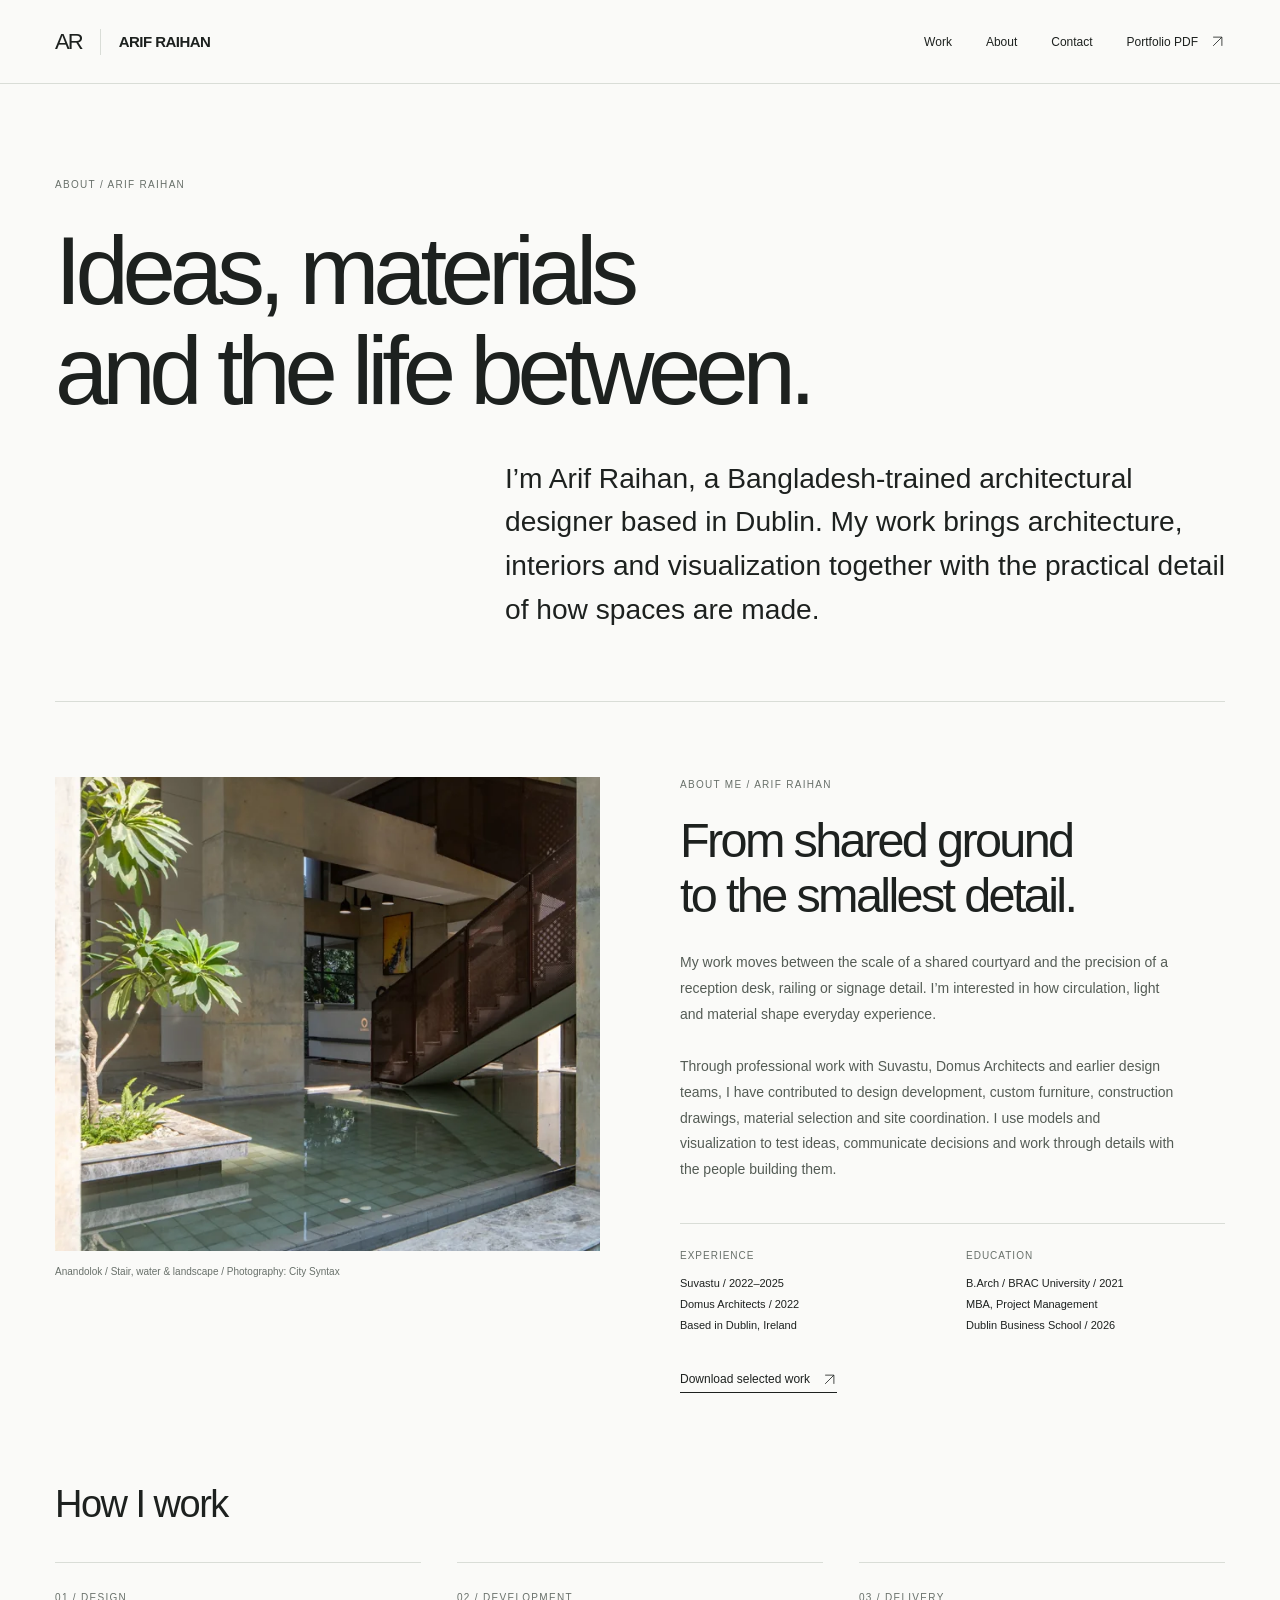
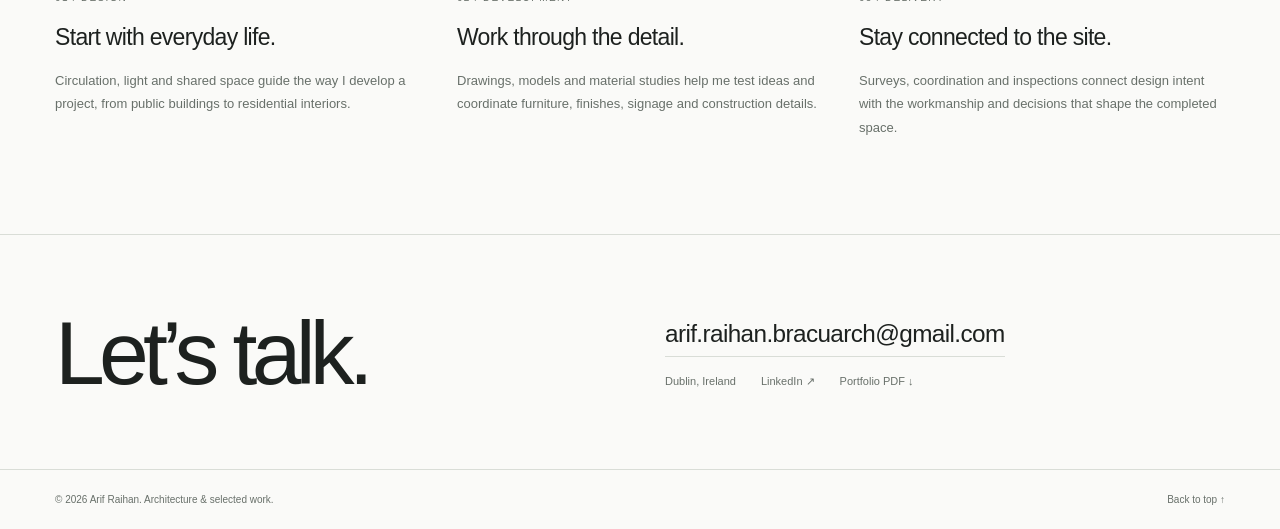
==== about/index.html @ a3b37df2 "Move biography into a dedicated About page" ====
<!doctype html><html lang="en"><head><meta charset="utf-8"><meta name="viewport" content="width=device-width, initial-scale=1"><title>About Arif Raihan — Architecture &amp; Interiors</title><meta name="description" content="Architectural design, interiors and technical coordination. Meet Arif Raihan, based in Dublin."><meta name="theme-color" content="#fafaf8"><meta property="og:type" content="website"><meta property="og:title" content="About Arif Raihan — Architecture &amp; Interiors"><meta property="og:description" content="Architectural design, interiors and technical coordination. Meet Arif Raihan, based in Dublin."><meta name="twitter:card" content="summary_large_image"><link rel="icon" type="image/svg+xml" href="../favicon.svg"><link rel="stylesheet" href="../styles.css?v=20261025separate"><script src="../site.js" defer></script></head><body><a class="skip" href="#main">Skip to content</a><header class="site-header"><div class="wrap header-inner"><a class="wordmark" href="../" aria-label="Arif Raihan home"><span class="monogram" aria-hidden="true">AR</span><span>ARIF RAIHAN</span></a><button class="mobile-toggle" aria-expanded="false" aria-controls="site-navigation" aria-label="Toggle navigation"><svg viewBox="0 0 24 24" fill="none" aria-hidden="true"><path d="M3 8h18M3 16h18" stroke="currentColor" stroke-width="1.2"/></svg></button><nav class="nav" id="site-navigation" aria-label="Main navigation"><a href="../#work">Work</a><a href="../about/" aria-current="page">About</a><a href="../#contact">Contact</a><a class="pdf-link" href="../assets/arif-raihan-portfolio.pdf" download>Portfolio PDF <svg class="arrow" aria-hidden="true" viewBox="0 0 24 24" fill="none"><path d="M5 19 19 5M5 5h14v14" stroke="currentColor" stroke-width="1.3"/></svg></a></nav></div></header><main id="main" class="wrap about-page"><section class="about-page-intro" id="top"><span class="kicker">About / Arif Raihan</span><h1>Ideas, materials<br>and the life between.</h1><p>I’m Arif Raihan, a Bangladesh-trained architectural designer based in Dublin. My work brings architecture, interiors and visualization together with the practical detail of how spaces are made.</p></section><section class="about" id="about" aria-labelledby="about-title"><figure class="about-visual"><img src="../assets/anandolok-landscape-1280.webp" srcset="../assets/anandolok-landscape-640.webp 640w, ../assets/anandolok-landscape-1280.webp 1280w, ../assets/anandolok-landscape-2400.webp 2133w" sizes="(max-width: 650px) 90vw, 43vw" width="2133" height="3200" alt="Anandolok: a stair rises beside water and planting" loading="lazy" decoding="async"><figcaption>Anandolok / Stair, water & landscape / Photography: City Syntax</figcaption></figure><div class="about-copy"><span class="kicker">About me / Arif Raihan</span><h2 id="about-title">From shared ground<br>to the smallest detail.</h2><p>My work moves between the scale of a shared courtyard and the precision of a reception desk, railing or signage detail. I’m interested in how circulation, light and material shape everyday experience.<br><br>Through professional work with Suvastu, Domus Architects and earlier design teams, I have contributed to design development, custom furniture, construction drawings, material selection and site coordination. I use models and visualization to test ideas, communicate decisions and work through details with the people building them.</p><div class="facts"><div><h3>Experience</h3><p>Suvastu / 2022–2025<br>Domus Architects / 2022<br>Based in Dublin, Ireland</p></div><div><h3>Education</h3><p>B.Arch / BRAC University / 2021<br>MBA, Project Management<br>Dublin Business School / 2026</p></div></div><a class="text-link" href="../assets/arif-raihan-portfolio.pdf" download>Download selected work <svg class="arrow" aria-hidden="true" viewBox="0 0 24 24" fill="none"><path d="M5 19 19 5M5 5h14v14" stroke="currentColor" stroke-width="1.3"/></svg></a></div></section><section class="about-practice" aria-labelledby="practice-title"><h2 id="practice-title">How I work</h2><div><article><span class="kicker">01 / Design</span><h3>Start with everyday life.</h3><p>Circulation, light and shared space guide the way I develop a project, from public buildings to residential interiors.</p></article><article><span class="kicker">02 / Development</span><h3>Work through the detail.</h3><p>Drawings, models and material studies help me test ideas and coordinate furniture, finishes, signage and construction details.</p></article><article><span class="kicker">03 / Delivery</span><h3>Stay connected to the site.</h3><p>Surveys, coordination and inspections connect design intent with the workmanship and decisions that shape the completed space.</p></article></div></section></main><section class="wrap contact" id="contact" aria-labelledby="contact-title"><h2 id="contact-title">Let’s talk.</h2><div class="contact-links"><a class="contact-email" href="mailto:arif.raihan.bracuarch@gmail.com">arif.raihan.bracuarch@gmail.com</a><div class="contact-sub"><span>Dublin, Ireland</span><a href="https://www.linkedin.com/in/meister-arif-raihan/" target="_blank" rel="noopener noreferrer">LinkedIn ↗</a><a href="../assets/arif-raihan-portfolio.pdf" download>Portfolio PDF ↓</a></div></div></section><footer class="wrap site-footer"><span>© 2026 Arif Raihan. Architecture & selected work.</span><a href="#top">Back to top ↑</a></footer></body></html>
---- styles.css ----
:root{--paper:#fafaf8;--white:#fff;--ink:#1d211f;--muted:#68706a;--line:#d9ddd7;--accent:#5a6b55;--gutter:clamp(22px,4.3vw,82px);--max:1760px;font-family:Arial,Helvetica,sans-serif;color:var(--ink);background:var(--paper);font-synthesis:none}*{box-sizing:border-box}html{scroll-behavior:smooth;scroll-padding-top:100px}body{margin:0}a{color:inherit;text-decoration:none}button{font:inherit;color:inherit}img{display:block;max-width:100%;height:auto}figure,h1,h2,h3,p{margin:0}button,a{-webkit-tap-highlight-color:transparent}a:focus-visible,button:focus-visible,summary:focus-visible{outline:2px solid var(--accent);outline-offset:6px}::selection{background:#d3dbc9}button{cursor:pointer}.skip{position:fixed;top:10px;left:20px;z-index:1000;padding:14px;background:var(--ink);color:white;transform:translateY(-150%)}.skip:focus{transform:none}.wrap{max-width:var(--max);margin:auto;padding-inline:var(--gutter)}.site-header{position:sticky;top:0;z-index:20;background:rgba(250,250,248,.96);backdrop-filter:blur(12px);border-bottom:1px solid var(--line)}.header-inner{height:83px;display:flex;align-items:center;justify-content:space-between;gap:30px}.wordmark{font-size:15px;font-weight:700;letter-spacing:-.035em;display:flex;gap:18px;align-items:center}.monogram{font-size:22px;font-weight:400;border-right:1px solid var(--line);padding-right:18px;letter-spacing:-.09em}.nav{display:flex;gap:34px;align-items:center;font-size:12px}.nav a{position:relative}.nav a:not(.pdf-link):after{content:'';height:1px;background:var(--ink);position:absolute;bottom:-7px;left:0;right:100%;transition:right .2s}.nav a:hover:after{right:0}.pdf-link{display:flex;gap:12px;align-items:center}.arrow{width:15px;height:15px;flex-shrink:0}.mobile-toggle{display:none;border:0;background:none;padding:10px}.kicker{font-size:10px;letter-spacing:.13em;text-transform:uppercase;line-height:1.6;color:var(--muted)}.intro-heading{display:grid;grid-template-columns:1fr 250px;gap:40px;align-items:end;padding-top:70px;padding-bottom:48px}.intro-heading h1{font-weight:400;font-size:clamp(60px,9.1vw,158px);letter-spacing:-.075em;line-height:.95}.intro-heading .identity{font-size:12px;line-height:1.8;padding-bottom:5px;color:var(--muted)}.hero-link{display:block;overflow:hidden;background:#e1e5da;position:relative}.hero-link img{width:100%;aspect-ratio:2.05;object-fit:cover;object-position:center 48%;transition:transform 1s ease}.hero-link:hover img{transform:scale(1.015)}.hero-badge{position:absolute;bottom:24px;left:26px;right:26px;display:flex;align-items:center;justify-content:space-between;color:white;text-shadow:0 1px 10px #0007;font-size:12px}.hero-badge span{display:block}.hero-badge .hero-project{font-size:19px;letter-spacing:-.035em;margin-bottom:6px}.hero-badge .arrow{width:22px;height:22px}.hero-link:after{content:'';position:absolute;inset:70% 0 0;background:linear-gradient(transparent,#0005);pointer-events:none}.hero-badge{z-index:1}.intro-bottom{display:flex;justify-content:space-between;gap:24px;padding-block:21px;font-size:11px;color:var(--muted);border-bottom:1px solid var(--line)}.text-link{display:inline-flex;gap:12px;align-items:center;font-size:12px;border-bottom:1px solid currentColor;padding-bottom:5px;width:fit-content}.work{padding-top:115px;scroll-margin-top:40px}.section-heading{display:flex;align-items:end;justify-content:space-between;gap:30px;margin-bottom:45px}.section-heading h2{font-weight:400;font-size:clamp(34px,4vw,58px);letter-spacing:-.055em;line-height:1.08}.filter-set{display:flex;gap:7px}.filter{border:1px solid transparent;border-radius:0;padding:10px 16px;font-size:11px;background:transparent;transition:background .2s,border-color .2s}.filter:hover{border-color:var(--line)}.filter[aria-pressed=true]{background:var(--ink);color:white}.project-grid{display:grid;grid-template-columns:1fr 1fr;column-gap:46px;row-gap:65px}.project-card{min-width:0}.project-card[hidden]{display:none}.project-card figure{overflow:hidden;background:#e8e9e3}.project-card img{aspect-ratio:1.42;width:100%;object-fit:cover;transition:transform .65s ease}.project-card:hover img{transform:scale(1.025)}.project-card[data-slug=anandolok] img{object-position:center 40%}.project-card[data-slug=bhashantek-housing] img{object-fit:contain;background:#eeece8}.card-label{display:flex;justify-content:space-between;align-items:start;gap:20px;padding-top:19px;border-bottom:1px solid var(--line);padding-bottom:21px}.card-label h3{font-size:clamp(21px,2.2vw,34px);font-weight:400;line-height:1.15;letter-spacing:-.045em}.card-label .arrow{margin-top:5px;width:19px;height:19px}.card-meta{display:flex;gap:18px;margin-top:11px;font-size:10px;color:var(--muted)}.card-number{display:inline-block;width:24px;color:var(--muted);font-size:10px;margin-bottom:11px}.empty{padding:50px 0}.about{display:grid;grid-template-columns:1fr 1fr;gap:80px;padding-block:145px 120px}.about-visual{position:relative}.about-visual img{width:100%;aspect-ratio:1.15;object-fit:cover}.about-visual figcaption{font-size:10px;color:var(--muted);margin-top:15px}.about-copy{display:flex;flex-direction:column;justify-content:center}.about-copy h2{font-size:clamp(32px,3.8vw,58px);font-weight:400;letter-spacing:-.055em;line-height:1.12;margin-top:20px}.about-copy>p{font-size:14px;line-height:1.8;max-width:500px;margin-top:28px;color:#545c55}.facts{display:grid;grid-template-columns:1fr 1fr;gap:27px;margin-top:40px;padding-top:26px;border-top:1px solid var(--line)}.facts h3{font-size:10px;font-weight:400;letter-spacing:.1em;text-transform:uppercase;color:var(--muted);margin-bottom:12px}.facts p{font-size:11px;line-height:1.9}.about-copy .text-link{margin-top:36px}.contact{border-top:1px solid var(--line);padding-block:74px 70px;display:grid;grid-template-columns:1fr 1fr;gap:50px}.contact h2{font-size:clamp(48px,7vw,110px);letter-spacing:-.065em;line-height:1;font-weight:400}.contact-links{display:flex;flex-direction:column;align-items:start;gap:18px;justify-content:center}.contact-email{font-size:clamp(16px,1.9vw,27px);letter-spacing:-.025em;border-bottom:1px solid var(--line);padding-bottom:8px;word-break:break-word}.contact-sub{display:flex;gap:25px;flex-wrap:wrap;font-size:11px;color:var(--muted)}.site-footer{padding-block:24px;display:flex;justify-content:space-between;gap:25px;font-size:10px;color:var(--muted);border-top:1px solid var(--line)}.site-footer a:hover{text-decoration:underline}.project-head{padding-top:48px;padding-bottom:52px}.back{display:inline-flex;gap:12px;align-items:center;font-size:10px;color:var(--muted);margin-bottom:45px}.back .arrow{transform:rotate(225deg);width:12px;height:12px}.project-heading-row{display:grid;grid-template-columns:1fr 280px;align-items:end;gap:60px}.project-head h1{font-size:clamp(46px,6.7vw,110px);font-weight:400;letter-spacing:-.06em;line-height:1.04;max-width:1100px}.project-kind{margin-bottom:18px}.project-location{font-size:12px;line-height:1.9;color:var(--muted)}.project-cover{margin-inline:var(--gutter)}.project-cover .gallery-open{background:#e6e8e0}.project-cover img{width:100%;max-height:920px;aspect-ratio:1.9;object-fit:cover}.project-cover.portrait img{aspect-ratio:1.9;object-position:center 40%}.project-cover.drawing img{object-fit:contain;background:white}.project-intro{padding-block:57px 78px;display:grid;grid-template-columns:1fr 1.5fr;gap:100px;border-bottom:1px solid var(--line)}.project-summary{font-size:clamp(19px,2vw,28px);line-height:1.5;font-weight:400;letter-spacing:-.035em;max-width:610px}.project-facts{display:grid;grid-template-columns:1fr 1fr;gap:30px;font-size:12px;line-height:1.8}.project-facts dt{font-size:9px;letter-spacing:.12em;text-transform:uppercase;color:var(--muted);margin-bottom:9px}.project-facts dd{margin:0}.gallery{padding-top:66px}.gallery-item{margin-bottom:62px}.gallery-open{padding:0;display:block;width:100%;border:0;background:transparent;position:relative;text-align:left}.gallery-open .zoom-icon{position:absolute;right:18px;bottom:18px;background:#fafaf8ed;width:35px;height:35px;display:grid;place-items:center;opacity:0;transition:opacity .2s}.gallery-open:hover .zoom-icon,.gallery-open:focus-visible .zoom-icon{opacity:1}.zoom-icon svg{width:16px;height:16px}.gallery-item img{width:100%;max-height:1000px;object-fit:contain;background:white}.gallery-pair{display:grid;grid-template-columns:1fr 1fr;gap:34px}.gallery-pair .gallery-item img{height:600px;object-fit:cover}.gallery-pair.contain .gallery-item img{object-fit:contain;height:520px}.gallery-caption{display:flex;justify-content:space-between;gap:30px;margin-top:15px;font-size:10px;color:var(--muted);line-height:1.6}.gallery-caption span:first-child{color:var(--ink)}.gallery-caption span:last-child{text-align:right}.project-note{display:flex;justify-content:space-between;gap:50px;border-top:1px solid var(--line);padding-block:30px 70px;font-size:11px;color:var(--muted);line-height:1.9}.project-note p{max-width:660px}.next-project{border-top:1px solid var(--line);padding-block:60px 80px;display:block}.next-project .kicker{margin-bottom:20px}.next-row{display:flex;justify-content:space-between;align-items:center;font-size:clamp(34px,5vw,78px);letter-spacing:-.055em}.next-row .arrow{width:40px;height:40px}.lightbox{width:100vw;height:100dvh;max-width:none;max-height:none;inset:0;margin:0;border:0;padding:0;background:#f5f5f1;color:var(--ink)}.lightbox::backdrop{background:#f5f5f1}.lightbox-shell{height:100%;display:grid;grid-template-rows:73px 1fr 75px}.lightbox-top,.lightbox-bottom{display:flex;align-items:center;justify-content:space-between;gap:20px;padding-inline:30px;font-size:11px}.lightbox-top{border-bottom:1px solid var(--line)}.lightbox-title{font-size:12px}.lightbox-close,.lightbox-nav{background:transparent;border:1px solid var(--line);width:40px;height:40px;font-size:21px;display:grid;place-items:center}.lightbox-view{min-height:0;display:grid;place-items:center;padding:20px}.lightbox-view img{max-width:100%;max-height:100%;width:auto;height:auto;object-fit:contain}.lightbox-actions{display:flex;gap:10px}.lightbox-close:hover,.lightbox-nav:hover{background:#e3e7df}.no-scroll{overflow:hidden}.not-found{padding-block:130px}.not-found h1{font-size:80px;font-weight:400;letter-spacing:-.06em}.not-found p{margin:30px 0}.reveal{animation:reveal .7s ease both}@keyframes reveal{from{opacity:0;transform:translateY(10px)}to{opacity:1;transform:none}}@media(min-width:1600px){.project-grid{gap:80px 60px}.gallery-pair .gallery-item img{height:760px}}@media(max-width:1000px){.intro-heading{grid-template-columns:1fr 210px}.intro-heading h1{font-size:11vw}.hero-link img{aspect-ratio:1.7}.project-grid{gap:45px 26px}.about{gap:40px;padding-block:100px}.facts{grid-template-columns:1fr}.project-heading-row{grid-template-columns:1fr 200px;gap:35px}.project-intro{gap:45px}.project-facts{grid-template-columns:1fr}.gallery-pair .gallery-item img{height:440px}.gallery-pair.contain .gallery-item img{height:360px}.contact{gap:35px}}@media(max-width:650px){.header-inner{height:69px}.wordmark{font-size:13px;gap:12px}.monogram{font-size:20px;padding-right:12px}.mobile-toggle{display:block}.mobile-toggle svg{width:24px;height:24px}.nav{display:none;position:absolute;left:0;right:0;top:69px;background:var(--paper);padding:30px var(--gutter);border-bottom:1px solid var(--line);flex-direction:column;align-items:start;gap:26px;font-size:14px}.nav.open{display:flex}.intro-heading{grid-template-columns:1fr;gap:24px;padding-top:46px;padding-bottom:28px}.intro-heading h1{font-size:17vw}.intro-heading .identity{font-size:11px}.identity br:nth-child(2){display:none}.hero-link img{aspect-ratio:1.02;object-position:52% center}.hero-badge{left:17px;right:17px;bottom:18px}.hero-badge .hero-project{font-size:16px}.hero-badge .kicker{font-size:8px}.intro-bottom{font-size:10px;line-height:1.6}.intro-bottom>span{max-width:200px}.work{padding-top:70px}.section-heading{align-items:start;flex-direction:column;gap:23px;margin-bottom:28px}.section-heading h2{font-size:38px}.filter{padding:9px 13px;font-size:10px}.project-grid{grid-template-columns:1fr;row-gap:36px}.project-card img{aspect-ratio:1.3}.card-label{padding-top:15px;padding-bottom:16px}.card-label h3{font-size:28px}.card-meta{font-size:9px;gap:12px}.about{grid-template-columns:1fr;gap:35px;padding-block:80px 70px}.about-visual img{aspect-ratio:1.2}.about-copy h2{font-size:40px}.about-copy>p{font-size:13px}.facts{grid-template-columns:1fr 1fr;gap:20px}.facts p{font-size:10px}.contact{grid-template-columns:1fr;padding-block:50px;gap:30px}.contact h2{font-size:68px}.contact-email{font-size:19px}.site-footer{font-size:9px;line-height:1.8;gap:15px}.site-footer>span{max-width:220px}.project-head{padding-top:32px;padding-bottom:30px}.back{margin-bottom:33px}.project-heading-row{grid-template-columns:1fr;gap:25px}.project-head h1{font-size:13vw}.project-location{font-size:11px}.project-cover{margin-inline:0}.project-cover img,.project-cover.portrait img{aspect-ratio:1.1;max-height:650px}.project-cover.drawing img{aspect-ratio:1.3}.project-intro{grid-template-columns:1fr;padding-block:34px 45px;gap:34px}.project-summary{font-size:22px}.project-facts{grid-template-columns:1fr 1fr;font-size:11px;gap:22px}.gallery{padding-top:35px}.gallery-item{margin-bottom:35px}.gallery-pair{grid-template-columns:1fr;gap:0}.gallery-pair .gallery-item img{height:auto;max-height:650px;object-fit:contain}.gallery-pair.contain .gallery-item img{height:auto}.gallery-caption{font-size:9px;gap:18px}.gallery-open .zoom-icon{opacity:1;right:10px;bottom:10px;width:30px;height:30px}.project-note{flex-direction:column;padding-bottom:45px;gap:20px;font-size:10px}.next-project{padding-block:42px 50px}.next-row{font-size:38px}.next-row .arrow{width:27px;height:27px}.lightbox-top,.lightbox-bottom{padding-inline:17px;font-size:10px}.lightbox-view{padding:8px}.lightbox-caption{max-width:210px;line-height:1.6}.lightbox-title{max-width:260px;font-size:10px}}@media(prefers-reduced-motion:reduce){html{scroll-behavior:auto}*,*:before,*:after{animation:none!important;transition:none!important}}
.visually-hidden{position:absolute;width:1px;height:1px;padding:0;margin:-1px;overflow:hidden;clip:rect(0,0,0,0);white-space:nowrap;border:0}

/* Keep large drawings within the image viewer at every screen size. */
.lightbox-shell{height:100dvh;grid-template-rows:73px minmax(0,1fr) 75px}.lightbox-view{overflow:hidden}.lightbox-view img{width:100%;height:100%;min-height:0;object-fit:contain}
[hidden]{display:none!important}

.lightbox-view{grid-template-rows:minmax(0,1fr);grid-template-columns:minmax(0,1fr)}


@media(max-width:650px){.identity br:nth-child(2){display:initial}.hero-link img{aspect-ratio:1.5;object-fit:cover}.hero-badge .hero-project{font-size:14px}}

.filter-set{flex-wrap:wrap}.project-card[data-category=academic] img[src*=form]{object-fit:contain;background:#fff}


.personal-intro{display:grid;grid-template-columns:1fr 2fr;gap:60px;padding-block:65px;border-bottom:1px solid var(--line)}.personal-intro h2{font-size:clamp(32px,4vw,58px);font-weight:400;letter-spacing:-.045em;line-height:1.12;margin-bottom:25px}.personal-intro p{max-width:660px;font-size:15px;line-height:1.85;color:var(--muted);margin-bottom:25px}.about-copy>p{line-height:1.85}@media(max-width:650px){.personal-intro{grid-template-columns:1fr;gap:20px;padding-block:42px}.personal-intro p{font-size:13px}}

.about-page-intro{padding-block:90px 70px;border-bottom:1px solid var(--line)}.about-page-intro h1{font-size:clamp(48px,7.5vw,112px);line-height:1.04;font-weight:400;letter-spacing:-.065em;margin:28px 0 36px}.about-page-intro>p{max-width:720px;margin-left:auto;font-size:clamp(18px,2.2vw,29px);line-height:1.55}.about-page .about{padding-block:75px 90px}.about-practice{padding-block:0 95px}.about-practice>h2{font-size:38px;font-weight:400;letter-spacing:-.04em;margin-bottom:36px}.about-practice>div{display:grid;grid-template-columns:repeat(3,1fr);gap:36px}.about-practice article{border-top:1px solid var(--line);padding-top:24px}.about-practice h3{font-size:23px;font-weight:400;letter-spacing:-.03em;margin:18px 0}.about-practice p{font-size:13px;line-height:1.8;color:var(--muted)}@media(max-width:650px){.about-page-intro{padding-block:44px}.about-page-intro h1{font-size:48px}.about-page-intro>p{font-size:18px}.about-page .about{padding-block:45px}.about-practice>div{grid-template-columns:1fr;gap:28px}.about-practice{padding-bottom:55px}}
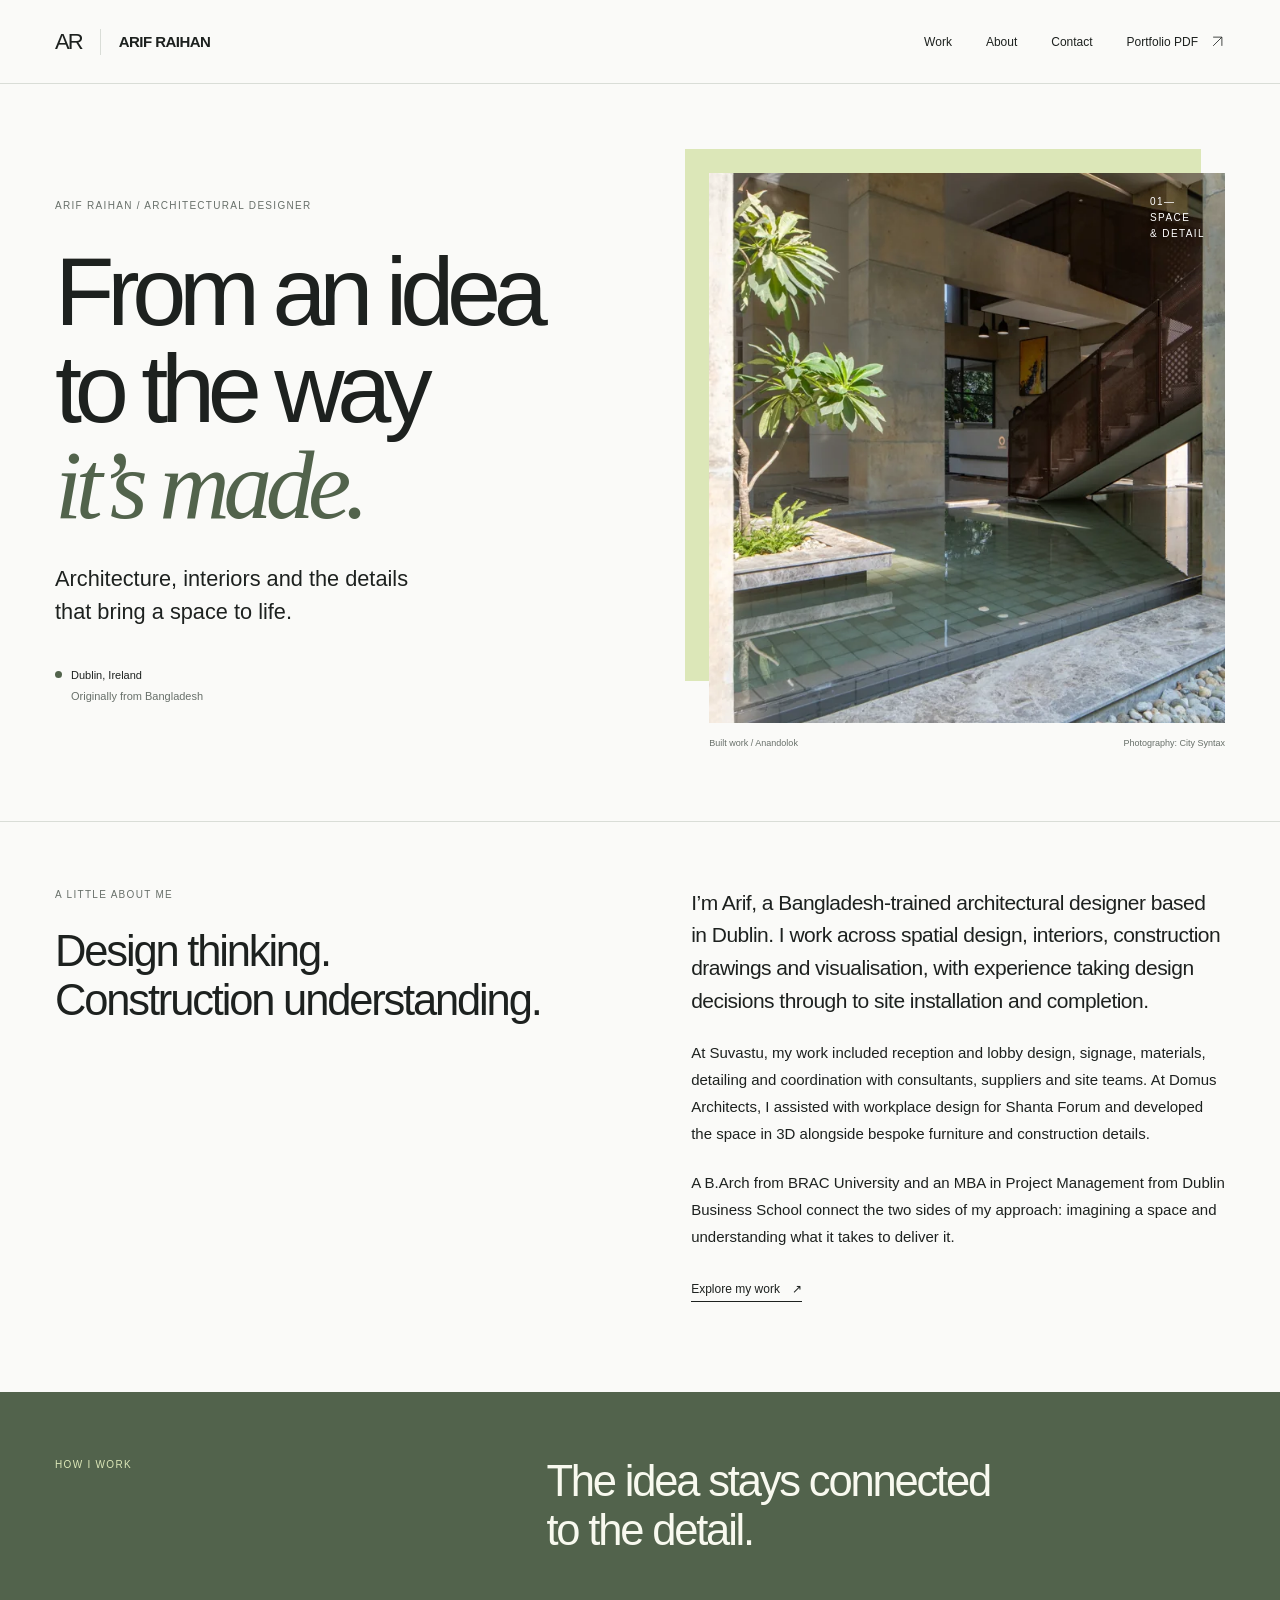
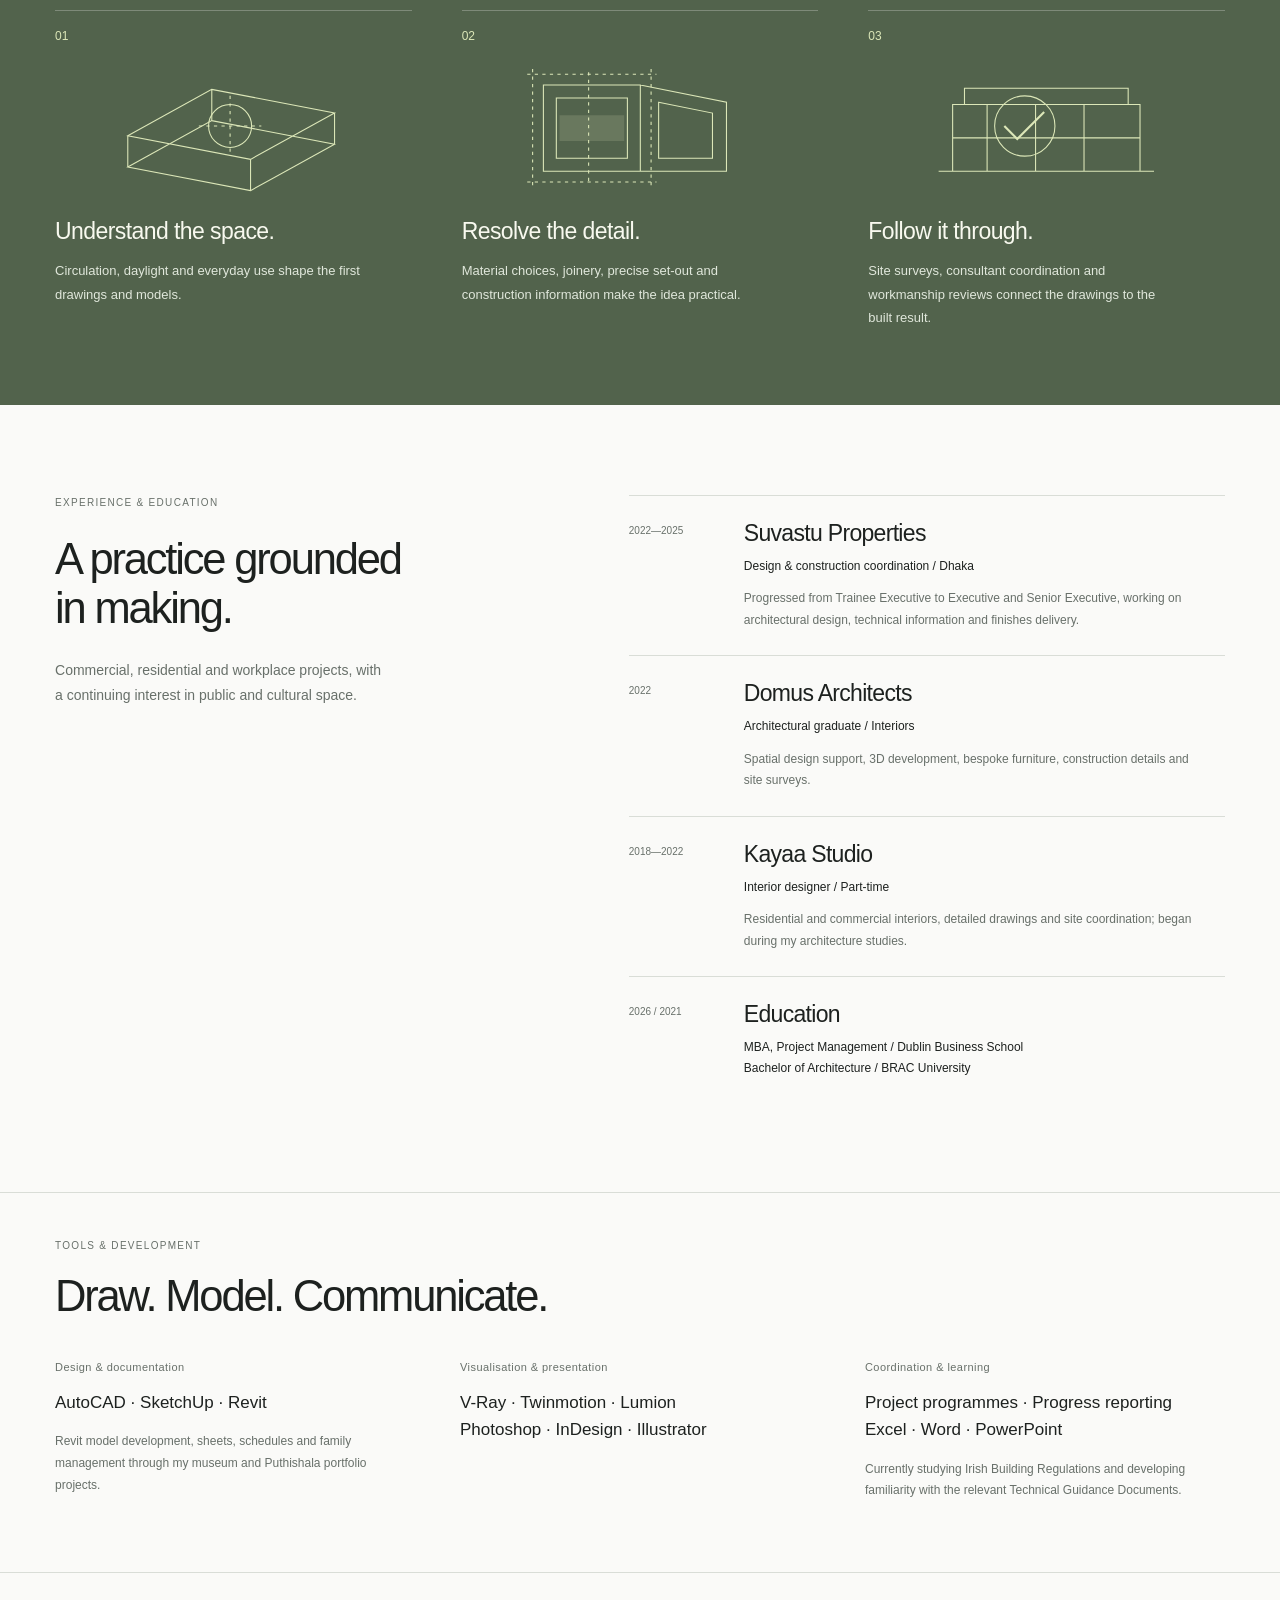
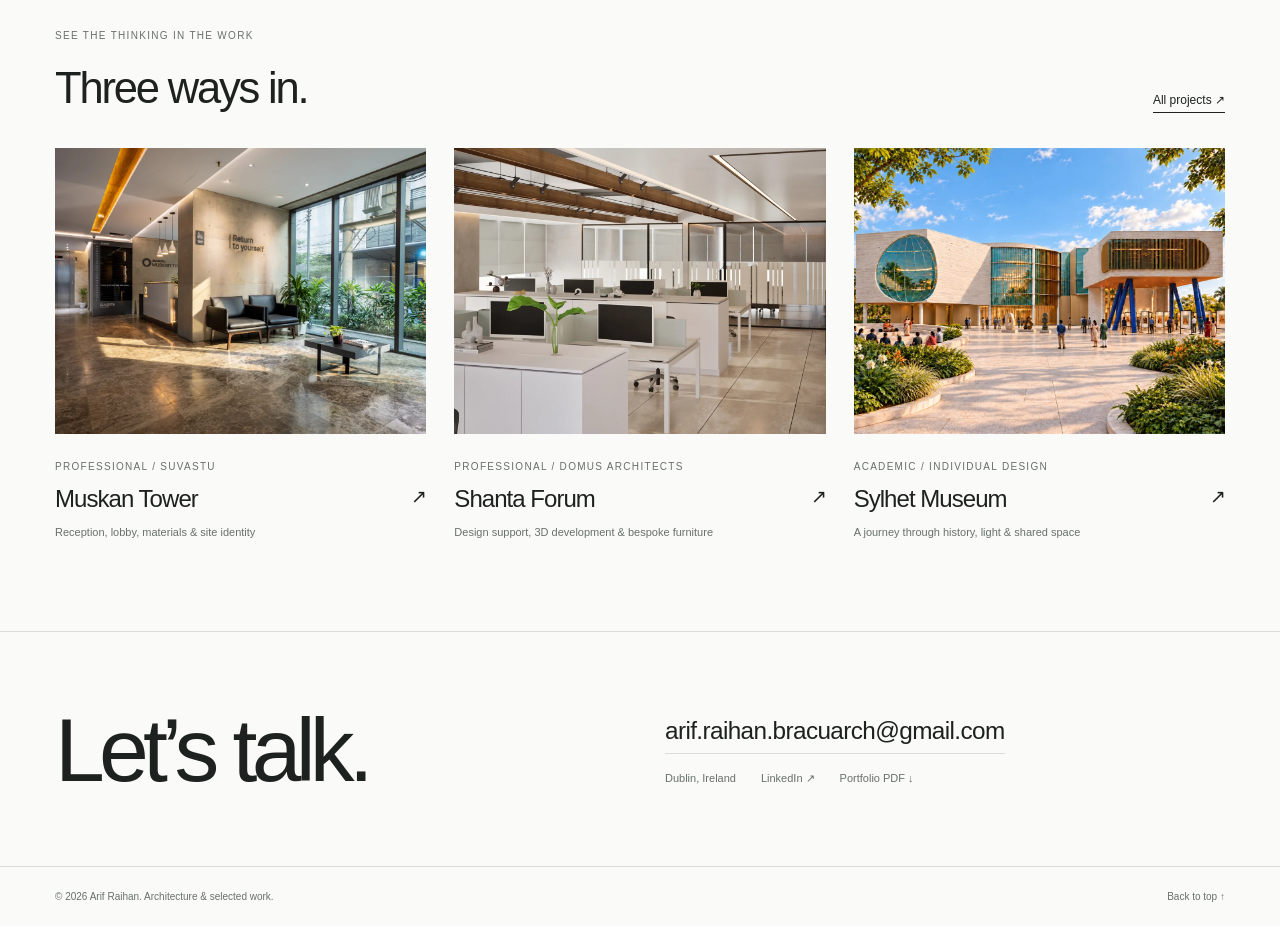
==== commit 914aa47b: "Redesign About page with project-led biography and experience" ====
--- a/about/index.html
+++ b/about/index.html
@@ -1 +1,22 @@
-<!doctype html><html lang="en"><head><meta charset="utf-8"><meta name="viewport" content="width=device-width, initial-scale=1"><title>About Arif Raihan — Architecture &amp; Interiors</title><meta name="description" content="Architectural design, interiors and technical coordination. Meet Arif Raihan, based in Dublin."><meta name="theme-color" content="#fafaf8"><meta property="og:type" content="website"><meta property="og:title" content="About Arif Raihan — Architecture &amp; Interiors"><meta property="og:description" content="Architectural design, interiors and technical coordination. Meet Arif Raihan, based in Dublin."><meta name="twitter:card" content="summary_large_image"><link rel="icon" type="image/svg+xml" href="../favicon.svg"><link rel="stylesheet" href="../styles.css?v=20261025separate"><script src="../site.js" defer></script></head><body><a class="skip" href="#main">Skip to content</a><header class="site-header"><div class="wrap header-inner"><a class="wordmark" href="../" aria-label="Arif Raihan home"><span class="monogram" aria-hidden="true">AR</span><span>ARIF RAIHAN</span></a><button class="mobile-toggle" aria-expanded="false" aria-controls="site-navigation" aria-label="Toggle navigation"><svg viewBox="0 0 24 24" fill="none" aria-hidden="true"><path d="M3 8h18M3 16h18" stroke="currentColor" stroke-width="1.2"/></svg></button><nav class="nav" id="site-navigation" aria-label="Main navigation"><a href="../#work">Work</a><a href="../about/" aria-current="page">About</a><a href="../#contact">Contact</a><a class="pdf-link" href="../assets/arif-raihan-portfolio.pdf" download>Portfolio PDF <svg class="arrow" aria-hidden="true" viewBox="0 0 24 24" fill="none"><path d="M5 19 19 5M5 5h14v14" stroke="currentColor" stroke-width="1.3"/></svg></a></nav></div></header><main id="main" class="wrap about-page"><section class="about-page-intro" id="top"><span class="kicker">About / Arif Raihan</span><h1>Ideas, materials<br>and the life between.</h1><p>I’m Arif Raihan, a Bangladesh-trained architectural designer based in Dublin. My work brings architecture, interiors and visualization together with the practical detail of how spaces are made.</p></section><section class="about" id="about" aria-labelledby="about-title"><figure class="about-visual"><img src="../assets/anandolok-landscape-1280.webp" srcset="../assets/anandolok-landscape-640.webp 640w, ../assets/anandolok-landscape-1280.webp 1280w, ../assets/anandolok-landscape-2400.webp 2133w" sizes="(max-width: 650px) 90vw, 43vw" width="2133" height="3200" alt="Anandolok: a stair rises beside water and planting" loading="lazy" decoding="async"><figcaption>Anandolok / Stair, water & landscape / Photography: City Syntax</figcaption></figure><div class="about-copy"><span class="kicker">About me / Arif Raihan</span><h2 id="about-title">From shared ground<br>to the smallest detail.</h2><p>My work moves between the scale of a shared courtyard and the precision of a reception desk, railing or signage detail. I’m interested in how circulation, light and material shape everyday experience.<br><br>Through professional work with Suvastu, Domus Architects and earlier design teams, I have contributed to design development, custom furniture, construction drawings, material selection and site coordination. I use models and visualization to test ideas, communicate decisions and work through details with the people building them.</p><div class="facts"><div><h3>Experience</h3><p>Suvastu / 2022–2025<br>Domus Architects / 2022<br>Based in Dublin, Ireland</p></div><div><h3>Education</h3><p>B.Arch / BRAC University / 2021<br>MBA, Project Management<br>Dublin Business School / 2026</p></div></div><a class="text-link" href="../assets/arif-raihan-portfolio.pdf" download>Download selected work <svg class="arrow" aria-hidden="true" viewBox="0 0 24 24" fill="none"><path d="M5 19 19 5M5 5h14v14" stroke="currentColor" stroke-width="1.3"/></svg></a></div></section><section class="about-practice" aria-labelledby="practice-title"><h2 id="practice-title">How I work</h2><div><article><span class="kicker">01 / Design</span><h3>Start with everyday life.</h3><p>Circulation, light and shared space guide the way I develop a project, from public buildings to residential interiors.</p></article><article><span class="kicker">02 / Development</span><h3>Work through the detail.</h3><p>Drawings, models and material studies help me test ideas and coordinate furniture, finishes, signage and construction details.</p></article><article><span class="kicker">03 / Delivery</span><h3>Stay connected to the site.</h3><p>Surveys, coordination and inspections connect design intent with the workmanship and decisions that shape the completed space.</p></article></div></section></main><section class="wrap contact" id="contact" aria-labelledby="contact-title"><h2 id="contact-title">Let’s talk.</h2><div class="contact-links"><a class="contact-email" href="mailto:arif.raihan.bracuarch@gmail.com">arif.raihan.bracuarch@gmail.com</a><div class="contact-sub"><span>Dublin, Ireland</span><a href="https://www.linkedin.com/in/meister-arif-raihan/" target="_blank" rel="noopener noreferrer">LinkedIn ↗</a><a href="../assets/arif-raihan-portfolio.pdf" download>Portfolio PDF ↓</a></div></div></section><footer class="wrap site-footer"><span>© 2026 Arif Raihan. Architecture & selected work.</span><a href="#top">Back to top ↑</a></footer></body></html>+<!doctype html><html lang="en"><head><meta charset="utf-8"><meta name="viewport" content="width=device-width, initial-scale=1"><title>About Arif Raihan — Architecture &amp; Interiors</title><meta name="description" content="Architectural design, interiors and technical coordination. Meet Arif Raihan, based in Dublin."><meta name="theme-color" content="#fafaf8"><meta property="og:type" content="website"><meta property="og:title" content="About Arif Raihan — Architecture &amp; Interiors"><meta property="og:description" content="Architectural design, interiors and technical coordination. Meet Arif Raihan, based in Dublin."><meta name="twitter:card" content="summary_large_image"><link rel="icon" type="image/svg+xml" href="../favicon.svg"><link rel="stylesheet" href="../styles.css?v=20261105"><script src="../site.js" defer></script><link rel="stylesheet" href="about.css?v=20261105"></head><body><a class="skip" href="#main">Skip to content</a><header class="site-header"><div class="wrap header-inner"><a class="wordmark" href="../" aria-label="Arif Raihan home"><span class="monogram" aria-hidden="true">AR</span><span>ARIF RAIHAN</span></a><button class="mobile-toggle" aria-expanded="false" aria-controls="site-navigation" aria-label="Toggle navigation"><svg viewBox="0 0 24 24" fill="none" aria-hidden="true"><path d="M3 8h18M3 16h18" stroke="currentColor" stroke-width="1.2"/></svg></button><nav class="nav" id="site-navigation" aria-label="Main navigation"><a href="../#work">Work</a><a href="../about/" aria-current="page">About</a><a href="../#contact">Contact</a><a class="pdf-link" href="../assets/arif-raihan-portfolio.pdf" download>Portfolio PDF <svg class="arrow" aria-hidden="true" viewBox="0 0 24 24" fill="none"><path d="M5 19 19 5M5 5h14v14" stroke="currentColor" stroke-width="1.3"/></svg></a></nav></div></header><main id="main" class="profile-page">
+<section class="wrap profile-hero" id="top" aria-labelledby="profile-title">
+ <div class="profile-heading"><p class="kicker">Arif Raihan / Architectural designer</p><h1 id="profile-title">From an idea<br>to the way<br><em>it’s made.</em></h1><p class="profile-lead">Architecture, interiors and the details that bring a space to life.</p><div class="profile-location"><span class="location-dot" aria-hidden="true"></span>Dublin, Ireland <span>Originally from Bangladesh</span></div></div>
+ <figure class="profile-photo"><img src="../assets/anandolok-landscape-1280.webp" srcset="../assets/anandolok-landscape-640.webp 640w, ../assets/anandolok-landscape-1280.webp 1280w" sizes="(max-width: 750px) 90vw, 46vw" alt="A built stair beside water and planting at Anandolok" width="2133" height="3200" fetchpriority="high"><figcaption><span>Built work / Anandolok</span><span>Photography: City Syntax</span></figcaption><span class="image-index" aria-hidden="true">01—<br>SPACE<br>& DETAIL</span></figure>
+</section>
+<section class="wrap profile-story" aria-labelledby="story-title"><div><p class="kicker">A little about me</p><h2 id="story-title">Design thinking.<br>Construction understanding.</h2></div><div class="story-copy"><p>I’m Arif, a Bangladesh-trained architectural designer based in Dublin. I work across spatial design, interiors, construction drawings and visualisation, with experience taking design decisions through to site installation and completion.</p><p>At Suvastu, my work included reception and lobby design, signage, materials, detailing and coordination with consultants, suppliers and site teams. At Domus Architects, I assisted with workplace design for Shanta Forum and developed the space in 3D alongside bespoke furniture and construction details.</p><p>A B.Arch from BRAC University and an MBA in Project Management from Dublin Business School connect the two sides of my approach: imagining a space and understanding what it takes to deliver it.</p><a class="text-link" href="../#work">Explore my work <span aria-hidden="true">↗</span></a></div></section>
+<section class="profile-method" aria-labelledby="method-title"><div class="wrap"><div class="method-heading"><p class="kicker">How I work</p><h2 id="method-title">The idea stays connected<br>to the detail.</h2></div><div class="method-grid">
+<article><span class="method-number">01</span><svg viewBox="0 0 260 130" fill="none" aria-hidden="true"><path d="M32 103 110 60l114 22-78 43zM32 74l78-43 114 22-78 43zM32 74v29m192-50v29M146 96v29M110 31v29" stroke="currentColor"/><circle cx="127" cy="65" r="20" stroke="currentColor"/><path d="M127 37v56M98 65h58" stroke="currentColor" stroke-dasharray="3 4"/></svg><h3>Understand the space.</h3><p>Circulation, daylight and everyday use shape the first drawings and models.</p></article>
+<article><span class="method-number">02</span><svg viewBox="0 0 260 130" fill="none" aria-hidden="true"><path d="M40 107V27h90v80H40Zm90-80 80 16v64h-80M52 95V39h66v56H52Zm95-52 50 10v42h-50V43Z" stroke="currentColor"/><path d="M25 17h120M25 117h120M30 12v110M140 12v110M82 15v105" stroke="currentColor" stroke-dasharray="3 4"/><path d="M55 55h60v24H55z" fill="currentColor" fill-opacity=".16"/></svg><h3>Resolve the detail.</h3><p>Material choices, joinery, precise set-out and construction information make the idea practical.</p></article>
+<article><span class="method-number">03</span><svg viewBox="0 0 260 130" fill="none" aria-hidden="true"><path d="M30 107h200M43 107V45h174v62M54 45V30h152v15M75 45v62m45-62v62m45-62v62M43 76h174" stroke="currentColor"/><path d="m91 65 12 12 25-25" stroke="currentColor" stroke-width="2"/><circle cx="110" cy="65" r="28" stroke="currentColor"/></svg><h3>Follow it through.</h3><p>Site surveys, consultant coordination and workmanship reviews connect the drawings to the built result.</p></article></div></div></section>
+<section class="wrap profile-background" aria-labelledby="background-title"><div class="background-heading"><p class="kicker">Experience & education</p><h2 id="background-title">A practice grounded<br>in making.</h2><p>Commercial, residential and workplace projects, with a continuing interest in public and cultural space.</p></div><div class="career-list">
+<article><span>2022—2025</span><div><h3>Suvastu Properties</h3><p>Design & construction coordination / Dhaka</p><small>Progressed from Trainee Executive to Executive and Senior Executive, working on architectural design, technical information and finishes delivery.</small></div></article>
+<article><span>2022</span><div><h3>Domus Architects</h3><p>Architectural graduate / Interiors</p><small>Spatial design support, 3D development, bespoke furniture, construction details and site surveys.</small></div></article>
+<article><span>2018—2022</span><div><h3>Kayaa Studio</h3><p>Interior designer / Part-time</p><small>Residential and commercial interiors, detailed drawings and site coordination; began during my architecture studies.</small></div></article>
+<article><span>2026 / 2021</span><div><h3>Education</h3><p>MBA, Project Management / Dublin Business School<br>Bachelor of Architecture / BRAC University</p></div></article>
+</div></section>
+<section class="wrap profile-toolbox" aria-labelledby="tools-title"><div><p class="kicker">Tools & development</p><h2 id="tools-title">Draw. Model. Communicate.</h2></div><div class="tool-groups"><div><h3>Design & documentation</h3><p>AutoCAD · SketchUp · Revit</p><small>Revit model development, sheets, schedules and family management through my museum and Puthishala portfolio projects.</small></div><div><h3>Visualisation & presentation</h3><p>V-Ray · Twinmotion · Lumion<br>Photoshop · InDesign · Illustrator</p></div><div><h3>Coordination & learning</h3><p>Project programmes · Progress reporting<br>Excel · Word · PowerPoint</p><small>Currently studying Irish Building Regulations and developing familiarity with the relevant Technical Guidance Documents.</small></div></div></section>
+<section class="wrap profile-projects" aria-labelledby="project-links-title"><div class="profile-section-title"><div><p class="kicker">See the thinking in the work</p><h2 id="project-links-title">Three ways in.</h2></div><a class="text-link" href="../#work">All projects ↗</a></div><div class="profile-project-grid">
+<a href="../projects/muskan-tower/"><figure><img src="../assets/muskan-lobby-1280.webp" alt="Muskan Tower lobby interior" loading="lazy" width="1600" height="1067"></figure><span class="kicker">Professional / Suvastu</span><h3>Muskan Tower <span aria-hidden="true">↗</span></h3><p>Reception, lobby, materials & site identity</p></a>
+<a href="../projects/shanta-forum/"><figure><img src="../assets/shanta-workplace-1280.webp" alt="Shanta Forum workplace visualisation" loading="lazy" width="1600" height="1067"></figure><span class="kicker">Professional / Domus Architects</span><h3>Shanta Forum <span aria-hidden="true">↗</span></h3><p>Design support, 3D development & bespoke furniture</p></a>
+<a href="../projects/sylhet-divisional-museum/"><figure><img src="../assets/museum-courtyard-1280.webp" alt="Sylhet Divisional Museum courtyard design" loading="lazy" width="1600" height="1067"></figure><span class="kicker">Academic / Individual design</span><h3>Sylhet Museum <span aria-hidden="true">↗</span></h3><p>A journey through history, light & shared space</p></a>
+</div></section></main><section class="wrap contact" id="contact" aria-labelledby="contact-title"><h2 id="contact-title">Let’s talk.</h2><div class="contact-links"><a class="contact-email" href="mailto:arif.raihan.bracuarch@gmail.com">arif.raihan.bracuarch@gmail.com</a><div class="contact-sub"><span>Dublin, Ireland</span><a href="https://www.linkedin.com/in/meister-arif-raihan/" target="_blank" rel="noopener noreferrer">LinkedIn ↗</a><a href="../assets/arif-raihan-portfolio.pdf" download>Portfolio PDF ↓</a></div></div></section><footer class="wrap site-footer"><span>© 2026 Arif Raihan. Architecture & selected work.</span><a href="#top">Back to top ↑</a></footer></body></html>
--- a/about/about.css
+++ b/about/about.css
@@ -0,0 +1,4 @@
+.profile-page{--olive:#52634c;--lime:#dce7b8}.profile-hero{display:grid;grid-template-columns:1.12fr 1fr;gap:6vw;padding-top:65px;padding-bottom:70px;align-items:center}.profile-heading h1{font-size:clamp(58px,7.6vw,124px);font-weight:400;letter-spacing:-.075em;line-height:.99;margin:30px 0}.profile-heading h1 em{font-family:Georgia,serif;font-weight:400;letter-spacing:-.065em;color:var(--olive)}.profile-lead{font-size:clamp(18px,1.7vw,25px);line-height:1.5;max-width:390px}.profile-location{display:flex;flex-wrap:wrap;align-items:center;gap:9px;font-size:11px;margin-top:40px}.profile-location>span:last-child{color:var(--muted);flex-basis:100%;margin-left:16px}.location-dot{width:7px;height:7px;border-radius:50%;background:var(--olive)}.profile-photo{isolation:isolate;position:relative;padding-top:24px}.profile-photo:before{content:'';position:absolute;inset:0 24px 70px -24px;background:var(--lime);z-index:-1}.profile-photo img{width:100%;height:clamp(420px,43vw,650px);object-fit:cover;object-position:center 57%}.profile-photo figcaption{display:flex;justify-content:space-between;gap:12px;font-size:9px;line-height:1.5;padding-top:14px;color:var(--muted)}.image-index{position:absolute;right:20px;top:45px;color:#fff;font-size:10px;line-height:1.6;letter-spacing:.14em;text-shadow:0 1px 10px #0009}.profile-story{display:grid;grid-template-columns:1fr 1fr;gap:8vw;padding-block:65px 90px;border-top:1px solid var(--line)}.profile-page h2{font-size:clamp(30px,3.4vw,52px);line-height:1.13;letter-spacing:-.05em;font-weight:400}.profile-story h2,.background-heading h2{margin-top:24px}.story-copy p{font-size:15px;line-height:1.8;margin-bottom:22px;max-width:600px}.story-copy p:first-child{font-size:21px;line-height:1.55;letter-spacing:-.025em}.story-copy .text-link{margin-top:10px}.profile-method{background:var(--olive);color:#f8f9ef;padding-block:65px 75px}.profile-method .kicker{color:#dce7b8}.method-heading{display:flex;justify-content:space-between;gap:40px;align-items:start}.method-heading h2{width:58%}.method-grid{display:grid;grid-template-columns:repeat(3,1fr);gap:50px;margin-top:55px}.method-grid article{border-top:1px solid #ffffff40;padding-top:15px}.method-number{font-size:12px;color:var(--lime)}.method-grid svg{display:block;width:100%;height:140px;margin:12px 0 22px;color:var(--lime)}.method-grid h3{font-size:23px;font-weight:400;letter-spacing:-.025em;margin-bottom:14px}.method-grid p{font-size:13px;line-height:1.8;color:#e0e7db;max-width:310px}.profile-background{display:grid;grid-template-columns:1fr 1.3fr;gap:9vw;padding-block:90px}.background-heading>p:last-child{font-size:14px;line-height:1.8;color:var(--muted);margin-top:25px;max-width:330px}.career-list article{display:grid;grid-template-columns:90px 1fr;gap:25px;border-top:1px solid var(--line);padding:24px 0}.career-list article>span{font-size:10px;color:var(--muted);padding-top:5px}.career-list h3{font-size:23px;font-weight:400;letter-spacing:-.03em;margin-bottom:9px}.career-list p{font-size:12px;line-height:1.7}.career-list small{display:block;font-size:12px;color:var(--muted);line-height:1.8;margin-top:12px;max-width:460px}.profile-toolbox{padding-block:45px 70px;border-top:1px solid var(--line)}.profile-toolbox h2{margin-top:18px}.tool-groups{display:grid;grid-template-columns:repeat(3,1fr);gap:45px;margin-top:40px}.tool-groups h3{font-size:11px;letter-spacing:.04em;font-weight:400;color:var(--muted);margin-bottom:16px}.tool-groups p{font-size:17px;line-height:1.6}.tool-groups small{display:block;color:var(--muted);font-size:12px;line-height:1.8;margin-top:15px;max-width:350px}.profile-projects{padding-block:55px 90px;border-top:1px solid var(--line)}.profile-section-title{display:flex;justify-content:space-between;gap:25px;align-items:end;margin-bottom:35px}.profile-section-title h2{margin-top:20px}.profile-project-grid{display:grid;grid-template-columns:repeat(3,1fr);gap:28px}.profile-project-grid figure{overflow:hidden;background:#e8e9e3;margin-bottom:22px}.profile-project-grid img{width:100%;aspect-ratio:1.3;object-fit:cover;transition:transform .5s}.profile-project-grid a:hover img{transform:scale(1.035)}.profile-project-grid h3{font-size:24px;font-weight:400;letter-spacing:-.04em;display:flex;justify-content:space-between;margin:10px 0}.profile-project-grid h3 span{font-size:19px}.profile-project-grid p{font-size:11px;line-height:1.7;color:var(--muted)}
+@media(max-width:1000px){.profile-hero{gap:40px}.profile-heading h1{font-size:8vw}.method-grid{gap:25px}.career-list article{grid-template-columns:75px 1fr;gap:16px}.profile-project-grid h3{font-size:21px}}
+@media(max-width:750px){.profile-hero{grid-template-columns:1fr;padding-top:40px;gap:35px;padding-bottom:40px}.profile-heading h1{font-size:clamp(59px,13vw,96px);margin:24px 0}.profile-location{margin-top:25px}.profile-photo{margin-left:16px}.profile-photo:before{left:-16px;right:16px;bottom:55px}.profile-photo img{height:440px}.profile-story{grid-template-columns:1fr;gap:30px;padding-block:42px 50px}.story-copy p{font-size:14px}.story-copy p:first-child{font-size:19px}.method-heading{display:block}.method-heading h2{width:auto;margin-top:20px}.method-grid{grid-template-columns:1fr;gap:30px;margin-top:35px}.method-grid article{display:grid;grid-template-columns:36px 1fr;column-gap:15px}.method-grid svg{grid-column:2;height:120px;max-width:250px;margin:0 0 10px}.method-grid h3,.method-grid p{grid-column:2}.method-grid p{max-width:440px}.profile-method{padding-block:42px 48px}.profile-background{grid-template-columns:1fr;gap:35px;padding-block:50px}.tool-groups{grid-template-columns:1fr;gap:30px}.profile-toolbox{padding-block:35px 45px}.tool-groups small{max-width:450px}.profile-projects{padding-block:40px 50px}.profile-project-grid{grid-template-columns:1fr;gap:35px}.profile-project-grid img{aspect-ratio:1.5}.profile-project-grid figure{margin-bottom:14px}.profile-section-title{align-items:start}.profile-project-grid h3{font-size:27px}}
+@media(prefers-reduced-motion:reduce){.profile-project-grid img{transition:none}}
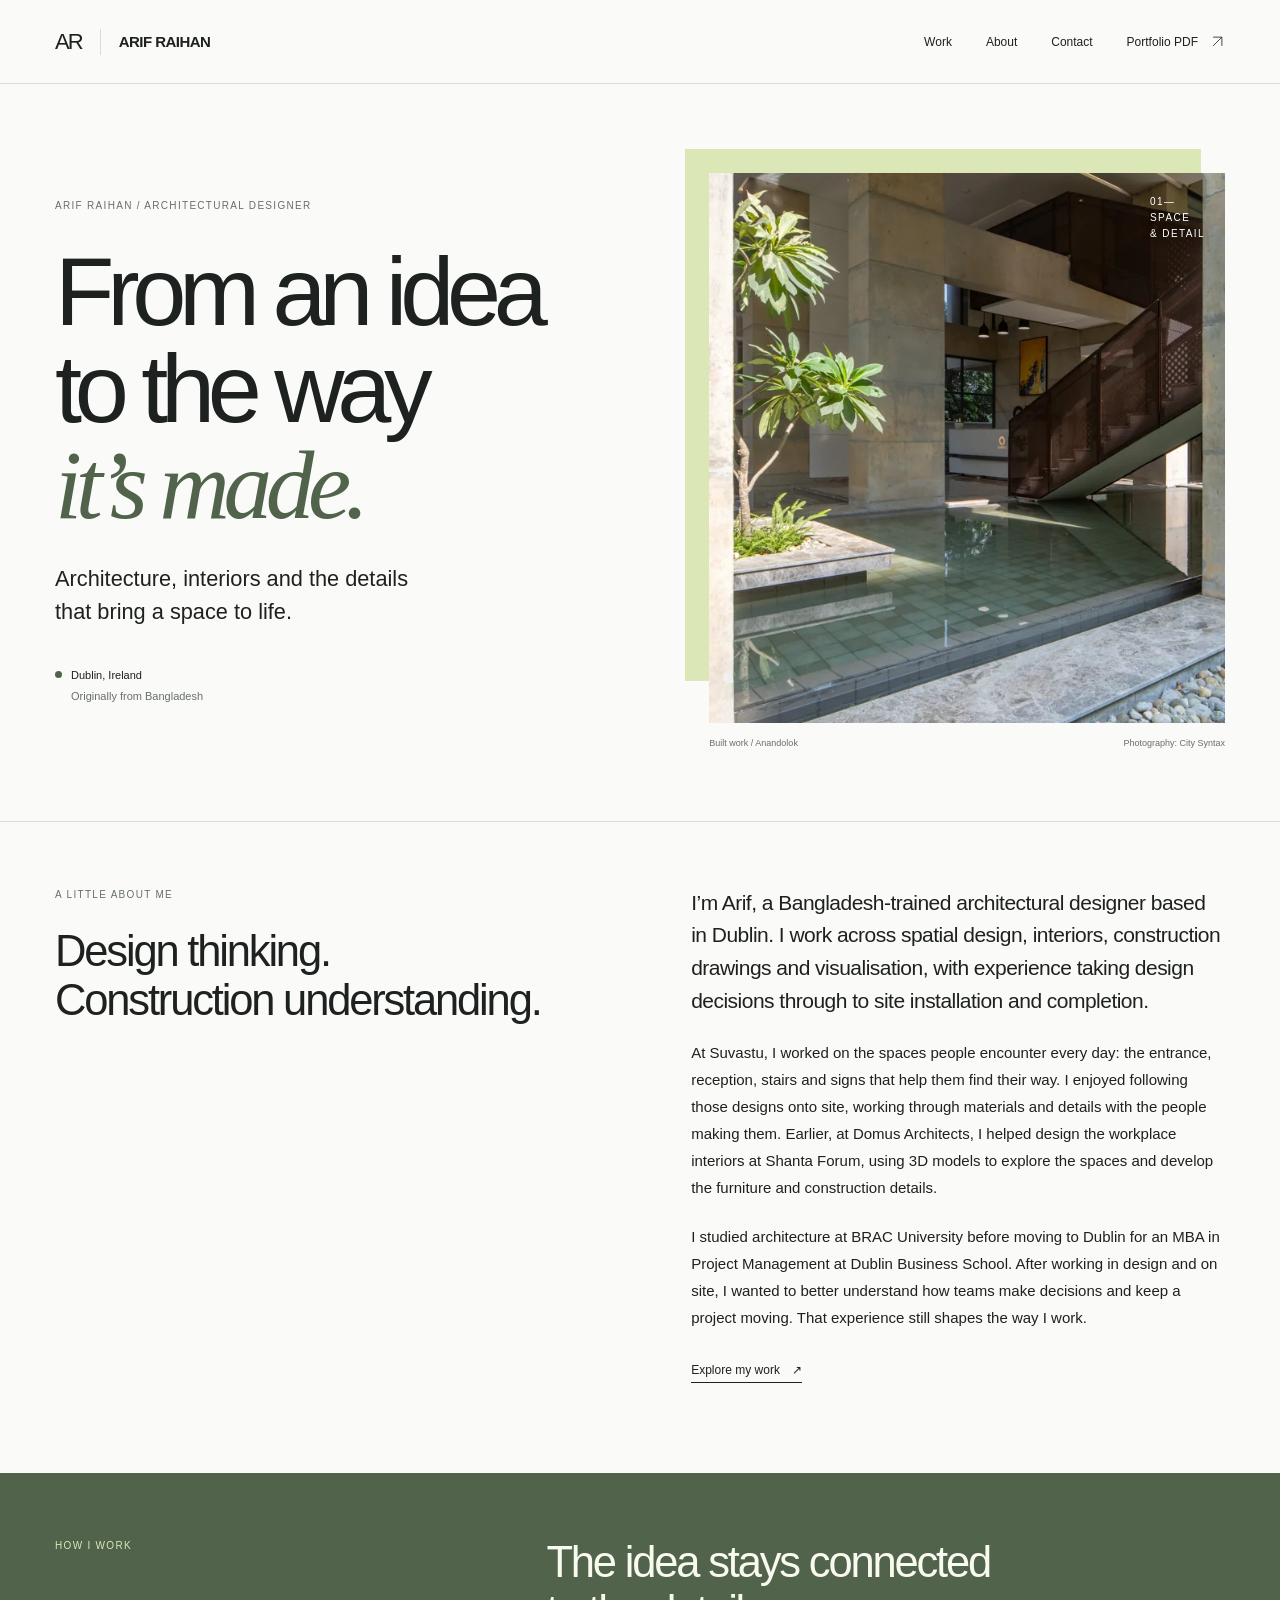
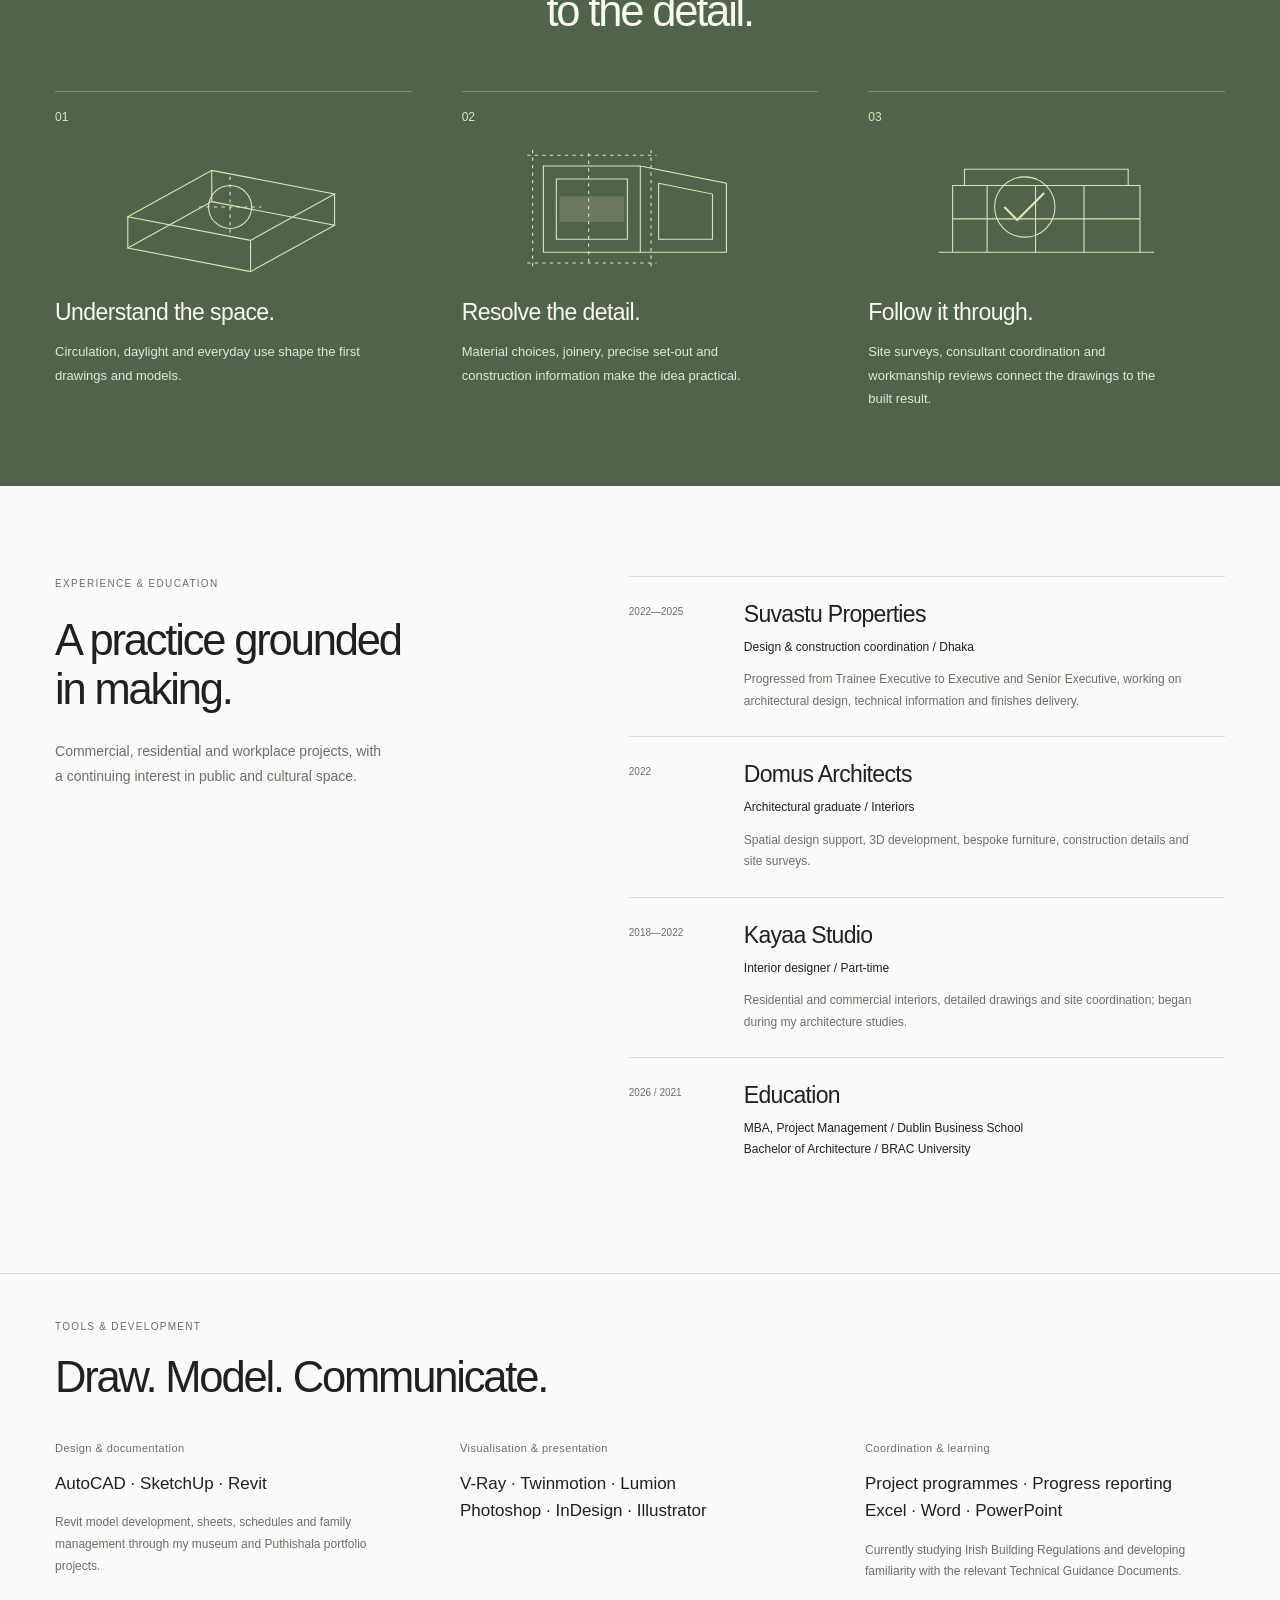
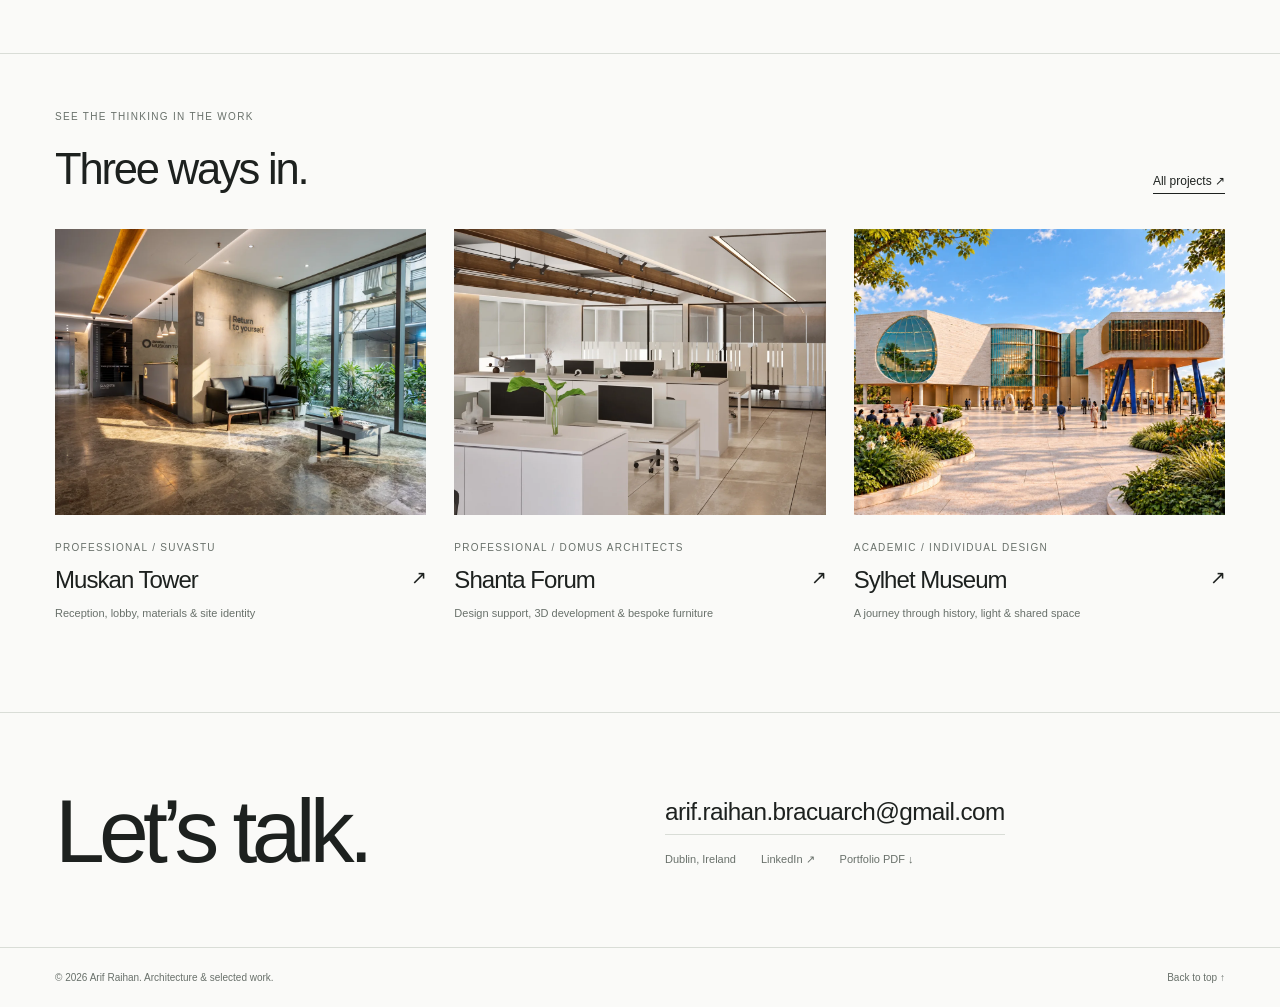
==== commit 76aaabaa: "Make About biography more personal and natural" ====
--- a/about/index.html
+++ b/about/index.html
@@ -3,7 +3,7 @@
  <div class="profile-heading"><p class="kicker">Arif Raihan / Architectural designer</p><h1 id="profile-title">From an idea<br>to the way<br><em>it’s made.</em></h1><p class="profile-lead">Architecture, interiors and the details that bring a space to life.</p><div class="profile-location"><span class="location-dot" aria-hidden="true"></span>Dublin, Ireland <span>Originally from Bangladesh</span></div></div>
  <figure class="profile-photo"><img src="../assets/anandolok-landscape-1280.webp" srcset="../assets/anandolok-landscape-640.webp 640w, ../assets/anandolok-landscape-1280.webp 1280w" sizes="(max-width: 750px) 90vw, 46vw" alt="A built stair beside water and planting at Anandolok" width="2133" height="3200" fetchpriority="high"><figcaption><span>Built work / Anandolok</span><span>Photography: City Syntax</span></figcaption><span class="image-index" aria-hidden="true">01—<br>SPACE<br>& DETAIL</span></figure>
 </section>
-<section class="wrap profile-story" aria-labelledby="story-title"><div><p class="kicker">A little about me</p><h2 id="story-title">Design thinking.<br>Construction understanding.</h2></div><div class="story-copy"><p>I’m Arif, a Bangladesh-trained architectural designer based in Dublin. I work across spatial design, interiors, construction drawings and visualisation, with experience taking design decisions through to site installation and completion.</p><p>At Suvastu, my work included reception and lobby design, signage, materials, detailing and coordination with consultants, suppliers and site teams. At Domus Architects, I assisted with workplace design for Shanta Forum and developed the space in 3D alongside bespoke furniture and construction details.</p><p>A B.Arch from BRAC University and an MBA in Project Management from Dublin Business School connect the two sides of my approach: imagining a space and understanding what it takes to deliver it.</p><a class="text-link" href="../#work">Explore my work <span aria-hidden="true">↗</span></a></div></section>
+<section class="wrap profile-story" aria-labelledby="story-title"><div><p class="kicker">A little about me</p><h2 id="story-title">Design thinking.<br>Construction understanding.</h2></div><div class="story-copy"><p>I’m Arif, a Bangladesh-trained architectural designer based in Dublin. I work across spatial design, interiors, construction drawings and visualisation, with experience taking design decisions through to site installation and completion.</p><p>At Suvastu, I worked on the spaces people encounter every day: the entrance, reception, stairs and signs that help them find their way. I enjoyed following those designs onto site, working through materials and details with the people making them. Earlier, at Domus Architects, I helped design the workplace interiors at Shanta Forum, using 3D models to explore the spaces and develop the furniture and construction details.</p><p>I studied architecture at BRAC University before moving to Dublin for an MBA in Project Management at Dublin Business School. After working in design and on site, I wanted to better understand how teams make decisions and keep a project moving. That experience still shapes the way I work.</p><a class="text-link" href="../#work">Explore my work <span aria-hidden="true">↗</span></a></div></section>
 <section class="profile-method" aria-labelledby="method-title"><div class="wrap"><div class="method-heading"><p class="kicker">How I work</p><h2 id="method-title">The idea stays connected<br>to the detail.</h2></div><div class="method-grid">
 <article><span class="method-number">01</span><svg viewBox="0 0 260 130" fill="none" aria-hidden="true"><path d="M32 103 110 60l114 22-78 43zM32 74l78-43 114 22-78 43zM32 74v29m192-50v29M146 96v29M110 31v29" stroke="currentColor"/><circle cx="127" cy="65" r="20" stroke="currentColor"/><path d="M127 37v56M98 65h58" stroke="currentColor" stroke-dasharray="3 4"/></svg><h3>Understand the space.</h3><p>Circulation, daylight and everyday use shape the first drawings and models.</p></article>
 <article><span class="method-number">02</span><svg viewBox="0 0 260 130" fill="none" aria-hidden="true"><path d="M40 107V27h90v80H40Zm90-80 80 16v64h-80M52 95V39h66v56H52Zm95-52 50 10v42h-50V43Z" stroke="currentColor"/><path d="M25 17h120M25 117h120M30 12v110M140 12v110M82 15v105" stroke="currentColor" stroke-dasharray="3 4"/><path d="M55 55h60v24H55z" fill="currentColor" fill-opacity=".16"/></svg><h3>Resolve the detail.</h3><p>Material choices, joinery, precise set-out and construction information make the idea practical.</p></article>
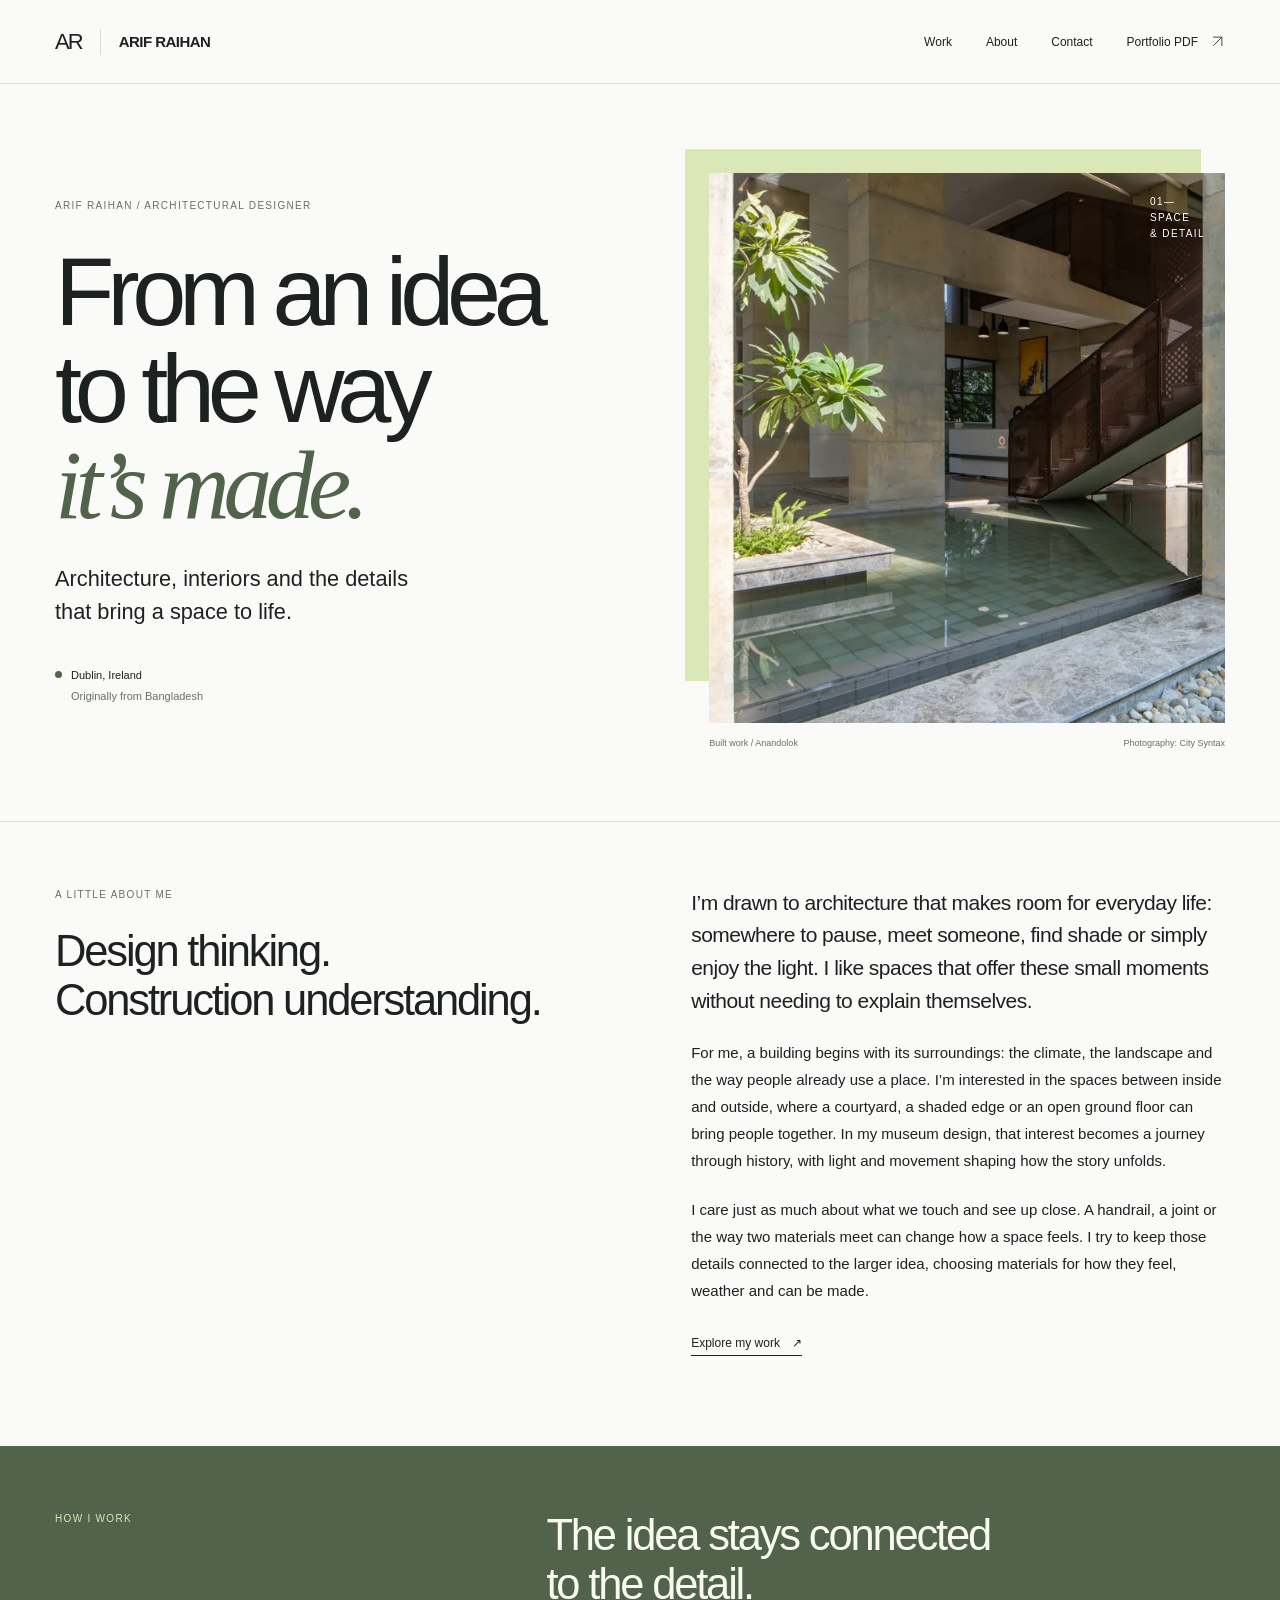
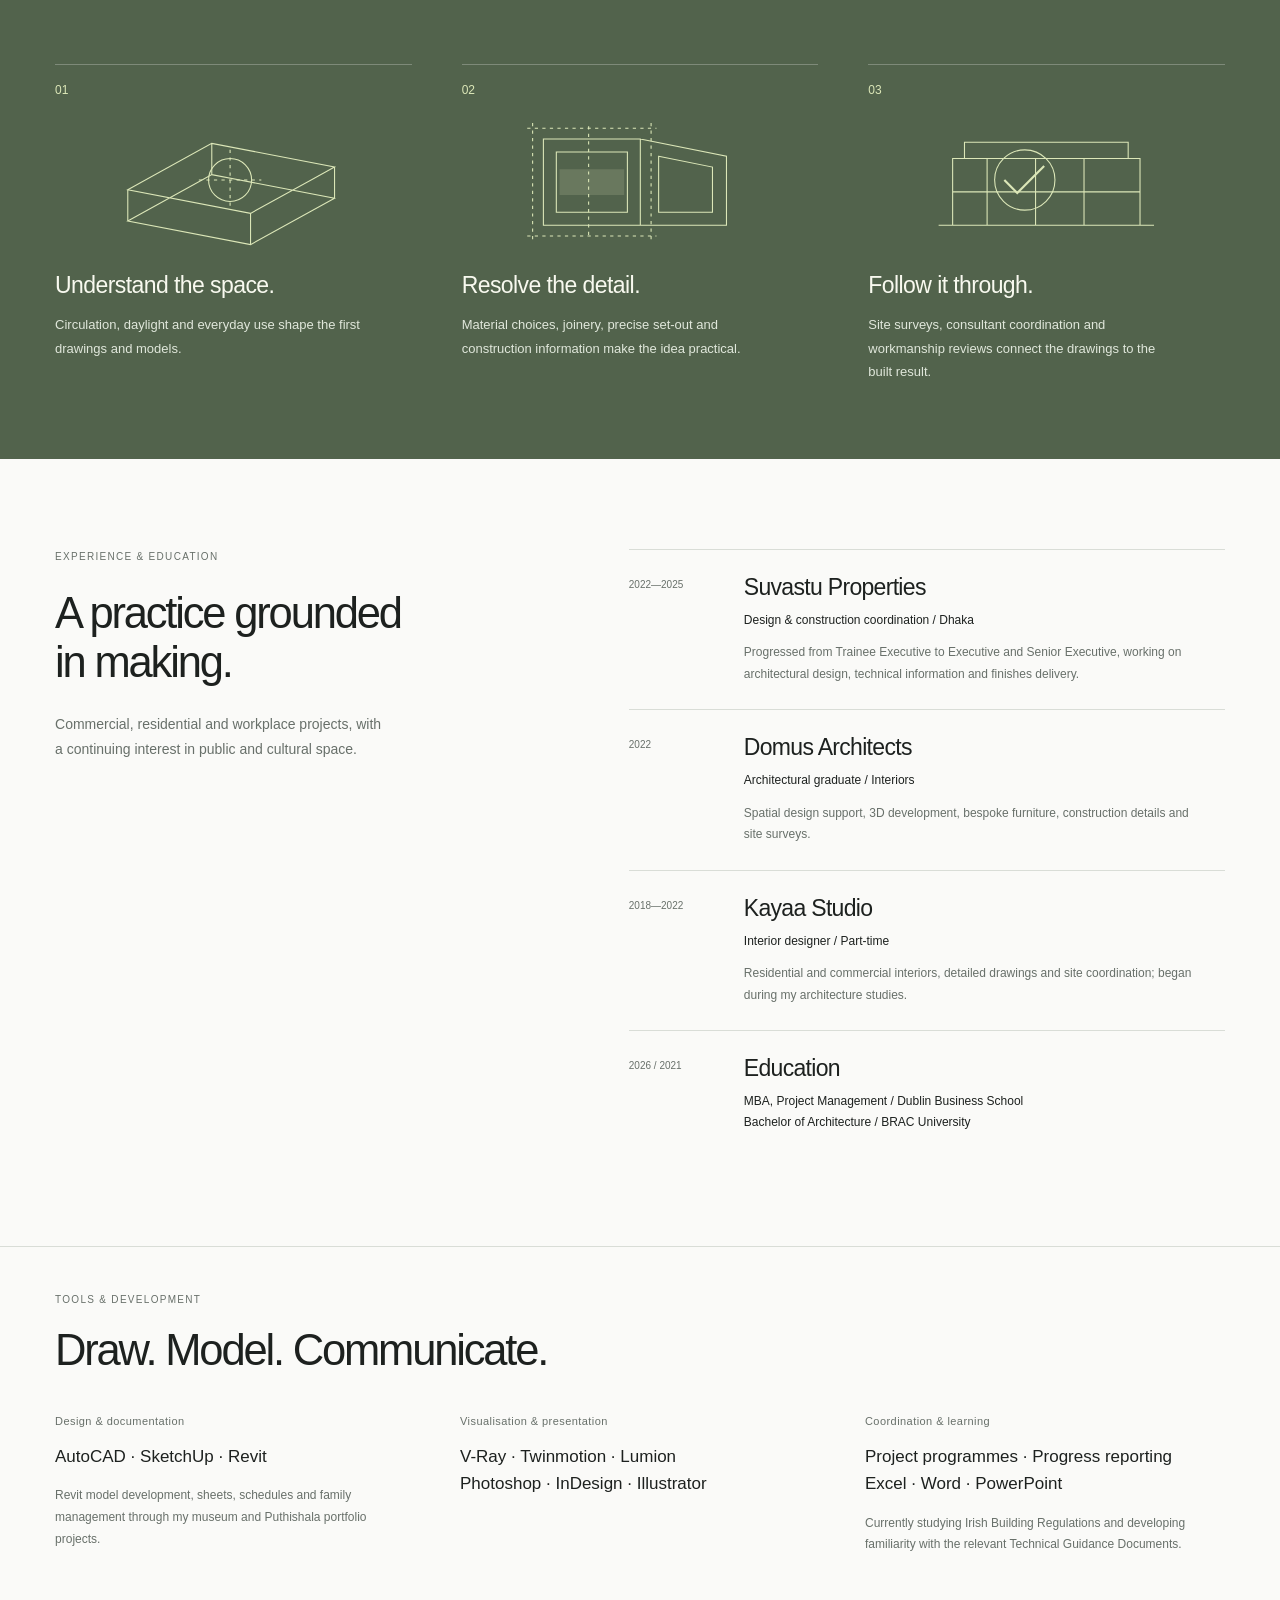
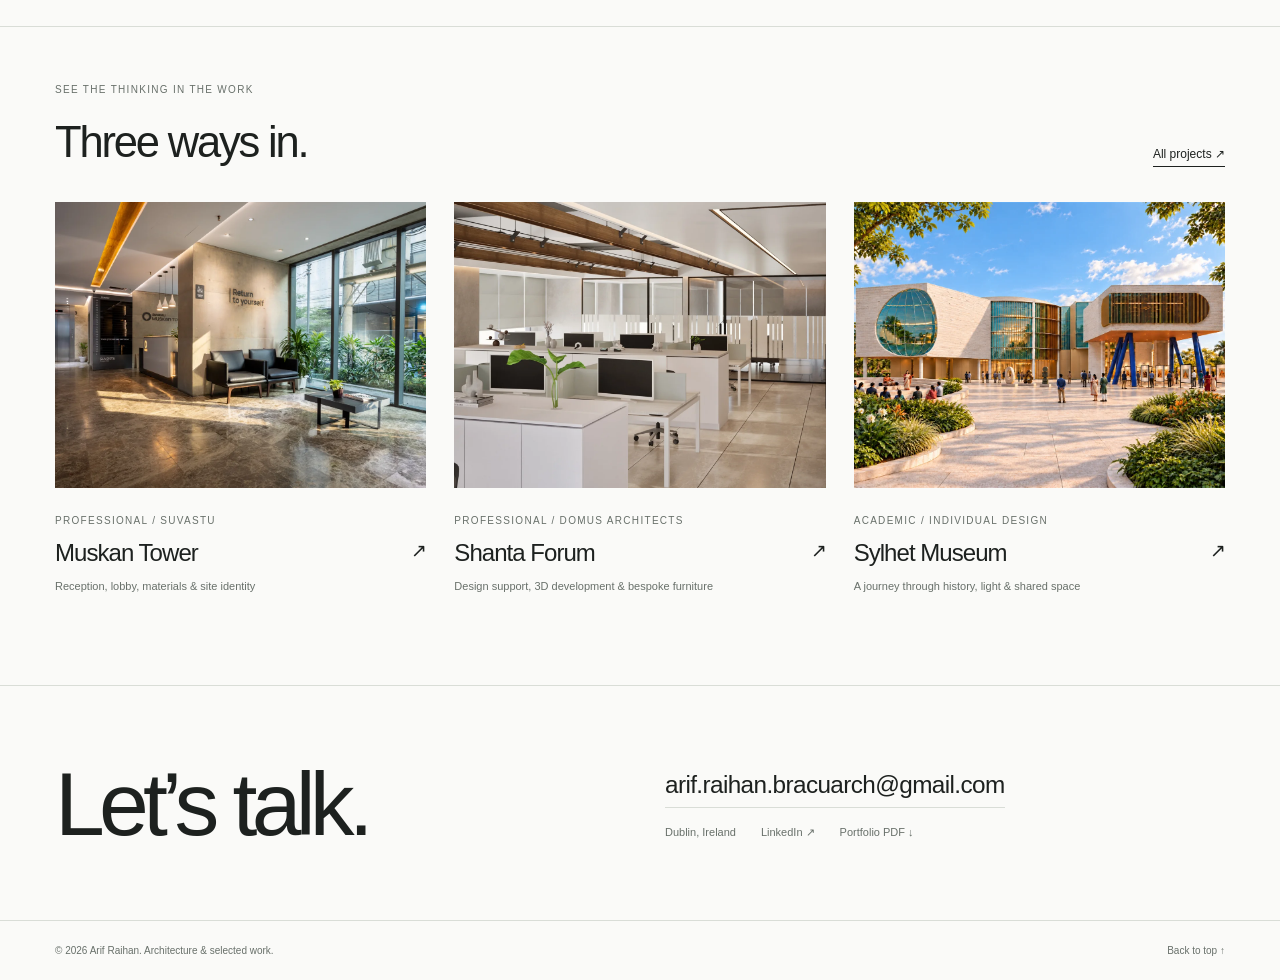
==== commit 1cc420e3: "Focus About introduction on architectural philosophy" ====
--- a/about/index.html
+++ b/about/index.html
@@ -3,7 +3,7 @@
  <div class="profile-heading"><p class="kicker">Arif Raihan / Architectural designer</p><h1 id="profile-title">From an idea<br>to the way<br><em>it’s made.</em></h1><p class="profile-lead">Architecture, interiors and the details that bring a space to life.</p><div class="profile-location"><span class="location-dot" aria-hidden="true"></span>Dublin, Ireland <span>Originally from Bangladesh</span></div></div>
  <figure class="profile-photo"><img src="../assets/anandolok-landscape-1280.webp" srcset="../assets/anandolok-landscape-640.webp 640w, ../assets/anandolok-landscape-1280.webp 1280w" sizes="(max-width: 750px) 90vw, 46vw" alt="A built stair beside water and planting at Anandolok" width="2133" height="3200" fetchpriority="high"><figcaption><span>Built work / Anandolok</span><span>Photography: City Syntax</span></figcaption><span class="image-index" aria-hidden="true">01—<br>SPACE<br>& DETAIL</span></figure>
 </section>
-<section class="wrap profile-story" aria-labelledby="story-title"><div><p class="kicker">A little about me</p><h2 id="story-title">Design thinking.<br>Construction understanding.</h2></div><div class="story-copy"><p>I’m Arif, a Bangladesh-trained architectural designer based in Dublin. I work across spatial design, interiors, construction drawings and visualisation, with experience taking design decisions through to site installation and completion.</p><p>At Suvastu, I worked on the spaces people encounter every day: the entrance, reception, stairs and signs that help them find their way. I enjoyed following those designs onto site, working through materials and details with the people making them. Earlier, at Domus Architects, I helped design the workplace interiors at Shanta Forum, using 3D models to explore the spaces and develop the furniture and construction details.</p><p>I studied architecture at BRAC University before moving to Dublin for an MBA in Project Management at Dublin Business School. After working in design and on site, I wanted to better understand how teams make decisions and keep a project moving. That experience still shapes the way I work.</p><a class="text-link" href="../#work">Explore my work <span aria-hidden="true">↗</span></a></div></section>
+<section class="wrap profile-story" aria-labelledby="story-title"><div><p class="kicker">A little about me</p><h2 id="story-title">Design thinking.<br>Construction understanding.</h2></div><div class="story-copy"><p>I’m drawn to architecture that makes room for everyday life: somewhere to pause, meet someone, find shade or simply enjoy the light. I like spaces that offer these small moments without needing to explain themselves.</p><p>For me, a building begins with its surroundings: the climate, the landscape and the way people already use a place. I’m interested in the spaces between inside and outside, where a courtyard, a shaded edge or an open ground floor can bring people together. In my museum design, that interest becomes a journey through history, with light and movement shaping how the story unfolds.</p><p>I care just as much about what we touch and see up close. A handrail, a joint or the way two materials meet can change how a space feels. I try to keep those details connected to the larger idea, choosing materials for how they feel, weather and can be made.</p><a class="text-link" href="../#work">Explore my work <span aria-hidden="true">↗</span></a></div></section>
 <section class="profile-method" aria-labelledby="method-title"><div class="wrap"><div class="method-heading"><p class="kicker">How I work</p><h2 id="method-title">The idea stays connected<br>to the detail.</h2></div><div class="method-grid">
 <article><span class="method-number">01</span><svg viewBox="0 0 260 130" fill="none" aria-hidden="true"><path d="M32 103 110 60l114 22-78 43zM32 74l78-43 114 22-78 43zM32 74v29m192-50v29M146 96v29M110 31v29" stroke="currentColor"/><circle cx="127" cy="65" r="20" stroke="currentColor"/><path d="M127 37v56M98 65h58" stroke="currentColor" stroke-dasharray="3 4"/></svg><h3>Understand the space.</h3><p>Circulation, daylight and everyday use shape the first drawings and models.</p></article>
 <article><span class="method-number">02</span><svg viewBox="0 0 260 130" fill="none" aria-hidden="true"><path d="M40 107V27h90v80H40Zm90-80 80 16v64h-80M52 95V39h66v56H52Zm95-52 50 10v42h-50V43Z" stroke="currentColor"/><path d="M25 17h120M25 117h120M30 12v110M140 12v110M82 15v105" stroke="currentColor" stroke-dasharray="3 4"/><path d="M55 55h60v24H55z" fill="currentColor" fill-opacity=".16"/></svg><h3>Resolve the detail.</h3><p>Material choices, joinery, precise set-out and construction information make the idea practical.</p></article>
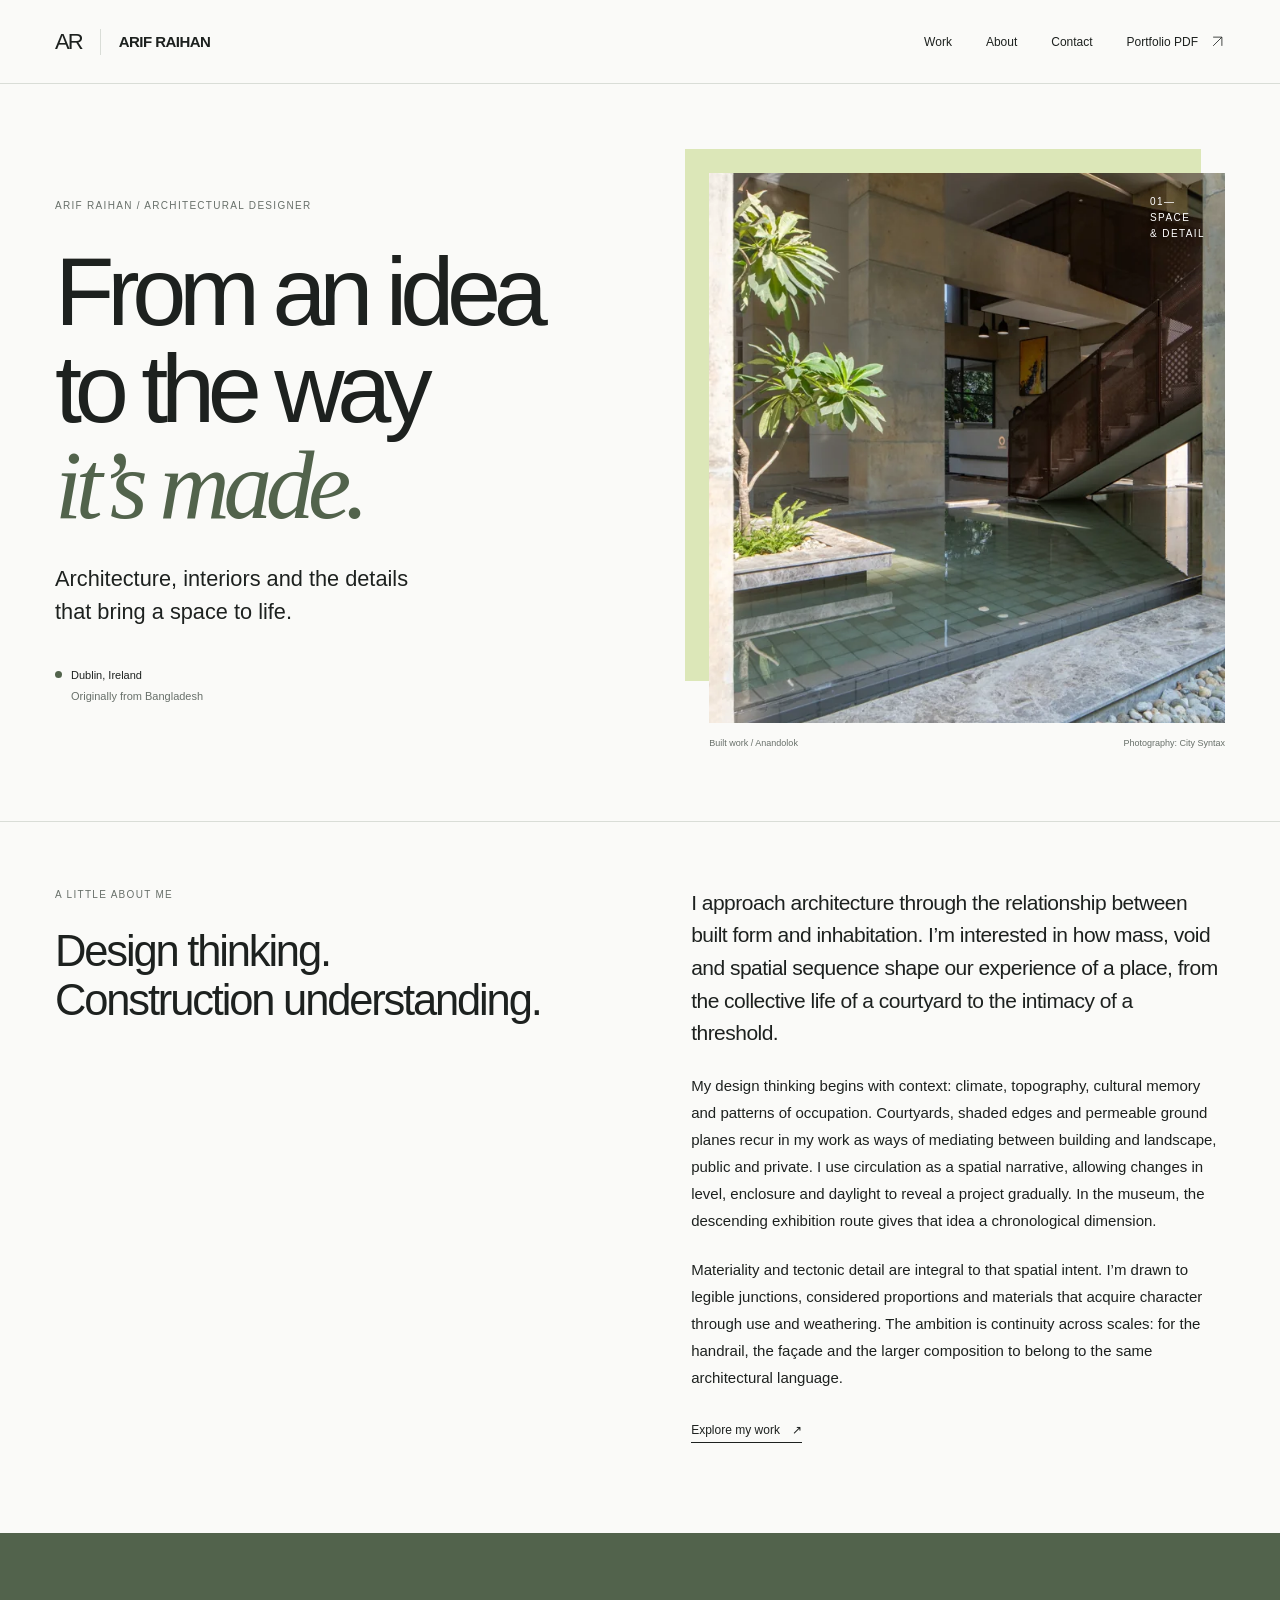
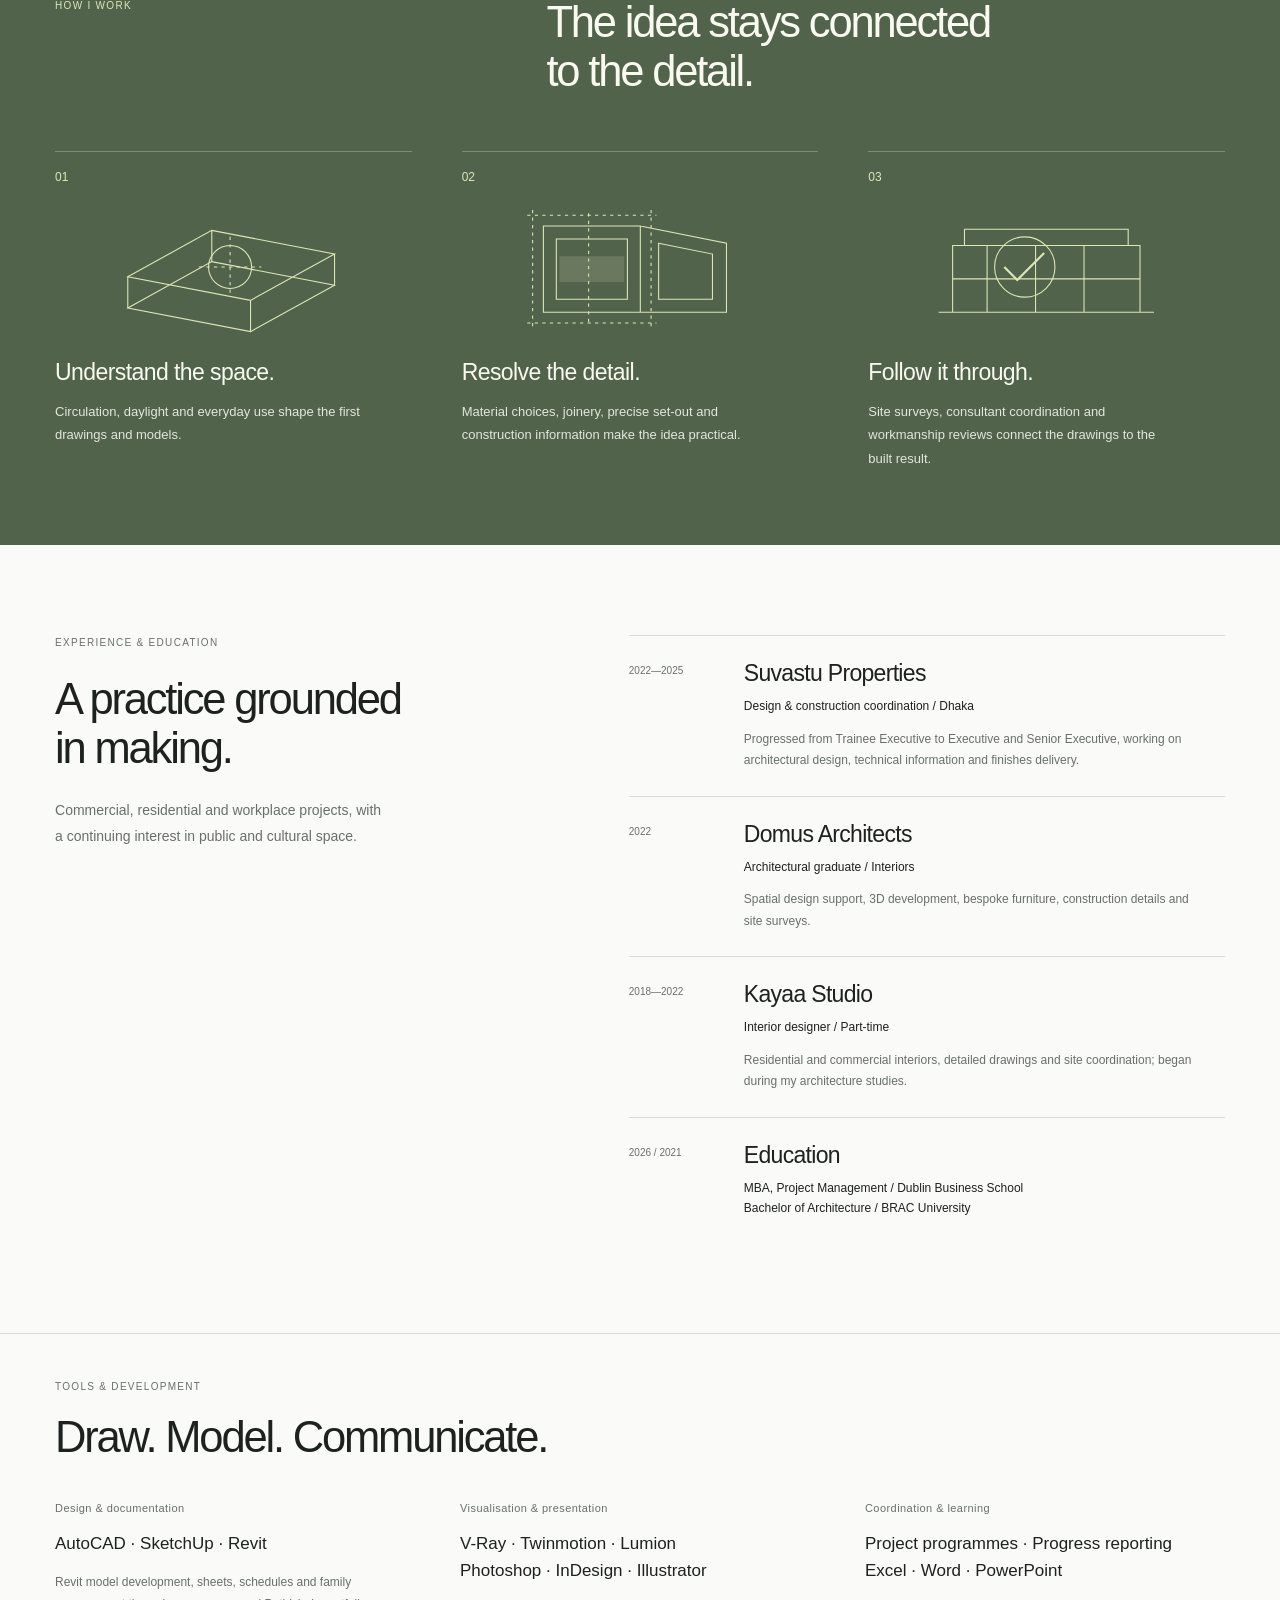
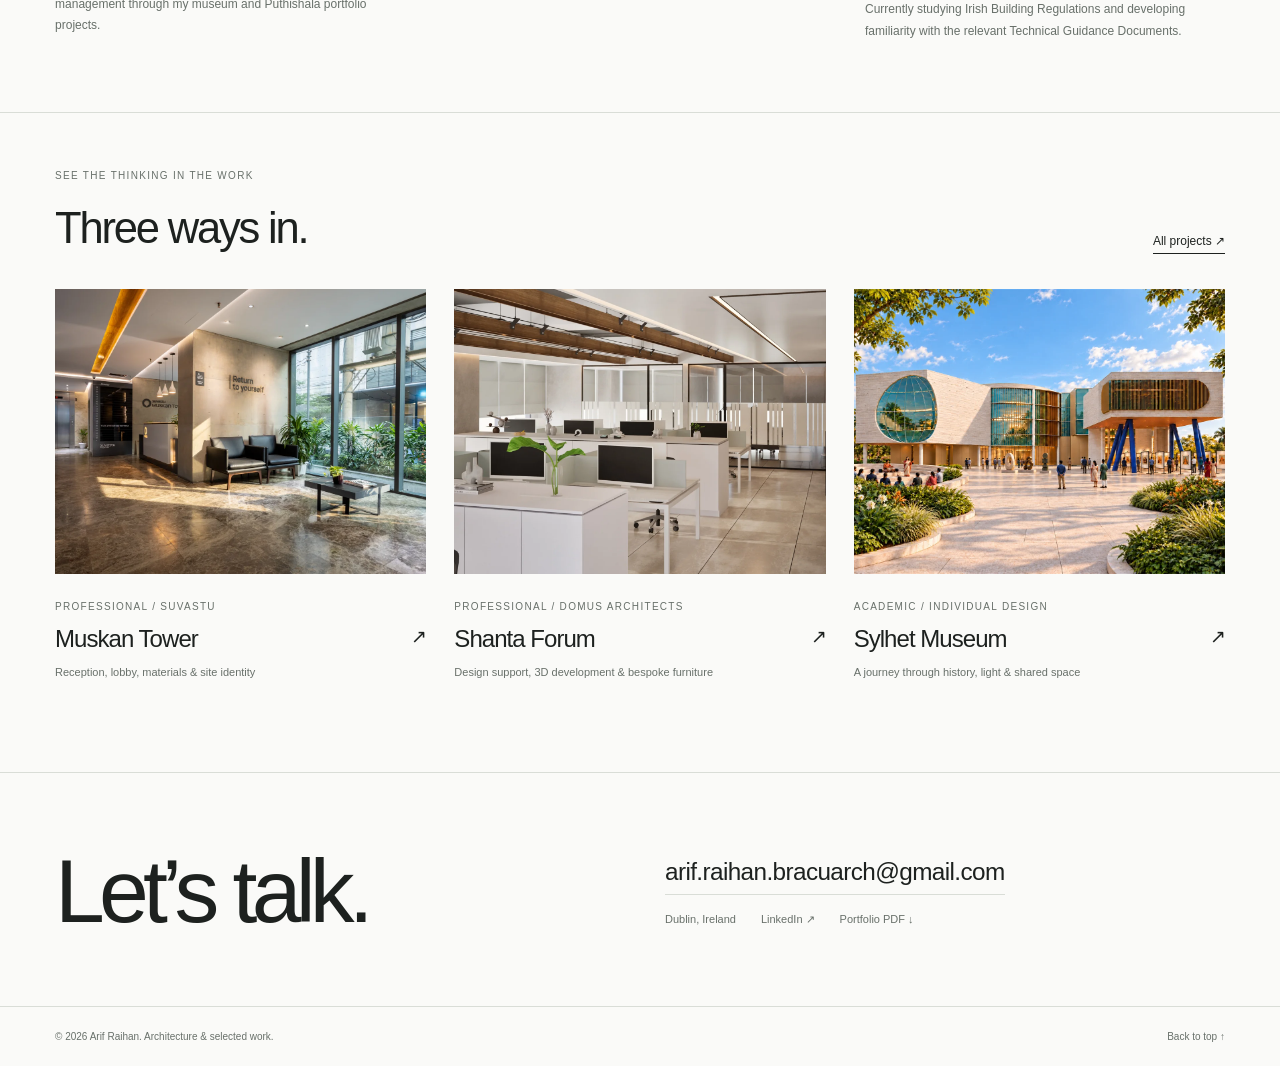
==== commit faadc0dc: "Refine architectural vocabulary in design philosophy" ====
--- a/about/index.html
+++ b/about/index.html
@@ -3,7 +3,7 @@
  <div class="profile-heading"><p class="kicker">Arif Raihan / Architectural designer</p><h1 id="profile-title">From an idea<br>to the way<br><em>it’s made.</em></h1><p class="profile-lead">Architecture, interiors and the details that bring a space to life.</p><div class="profile-location"><span class="location-dot" aria-hidden="true"></span>Dublin, Ireland <span>Originally from Bangladesh</span></div></div>
  <figure class="profile-photo"><img src="../assets/anandolok-landscape-1280.webp" srcset="../assets/anandolok-landscape-640.webp 640w, ../assets/anandolok-landscape-1280.webp 1280w" sizes="(max-width: 750px) 90vw, 46vw" alt="A built stair beside water and planting at Anandolok" width="2133" height="3200" fetchpriority="high"><figcaption><span>Built work / Anandolok</span><span>Photography: City Syntax</span></figcaption><span class="image-index" aria-hidden="true">01—<br>SPACE<br>& DETAIL</span></figure>
 </section>
-<section class="wrap profile-story" aria-labelledby="story-title"><div><p class="kicker">A little about me</p><h2 id="story-title">Design thinking.<br>Construction understanding.</h2></div><div class="story-copy"><p>I’m drawn to architecture that makes room for everyday life: somewhere to pause, meet someone, find shade or simply enjoy the light. I like spaces that offer these small moments without needing to explain themselves.</p><p>For me, a building begins with its surroundings: the climate, the landscape and the way people already use a place. I’m interested in the spaces between inside and outside, where a courtyard, a shaded edge or an open ground floor can bring people together. In my museum design, that interest becomes a journey through history, with light and movement shaping how the story unfolds.</p><p>I care just as much about what we touch and see up close. A handrail, a joint or the way two materials meet can change how a space feels. I try to keep those details connected to the larger idea, choosing materials for how they feel, weather and can be made.</p><a class="text-link" href="../#work">Explore my work <span aria-hidden="true">↗</span></a></div></section>
+<section class="wrap profile-story" aria-labelledby="story-title"><div><p class="kicker">A little about me</p><h2 id="story-title">Design thinking.<br>Construction understanding.</h2></div><div class="story-copy"><p>I approach architecture through the relationship between built form and inhabitation. I’m interested in how mass, void and spatial sequence shape our experience of a place, from the collective life of a courtyard to the intimacy of a threshold.</p><p>My design thinking begins with context: climate, topography, cultural memory and patterns of occupation. Courtyards, shaded edges and permeable ground planes recur in my work as ways of mediating between building and landscape, public and private. I use circulation as a spatial narrative, allowing changes in level, enclosure and daylight to reveal a project gradually. In the museum, the descending exhibition route gives that idea a chronological dimension.</p><p>Materiality and tectonic detail are integral to that spatial intent. I’m drawn to legible junctions, considered proportions and materials that acquire character through use and weathering. The ambition is continuity across scales: for the handrail, the façade and the larger composition to belong to the same architectural language.</p><a class="text-link" href="../#work">Explore my work <span aria-hidden="true">↗</span></a></div></section>
 <section class="profile-method" aria-labelledby="method-title"><div class="wrap"><div class="method-heading"><p class="kicker">How I work</p><h2 id="method-title">The idea stays connected<br>to the detail.</h2></div><div class="method-grid">
 <article><span class="method-number">01</span><svg viewBox="0 0 260 130" fill="none" aria-hidden="true"><path d="M32 103 110 60l114 22-78 43zM32 74l78-43 114 22-78 43zM32 74v29m192-50v29M146 96v29M110 31v29" stroke="currentColor"/><circle cx="127" cy="65" r="20" stroke="currentColor"/><path d="M127 37v56M98 65h58" stroke="currentColor" stroke-dasharray="3 4"/></svg><h3>Understand the space.</h3><p>Circulation, daylight and everyday use shape the first drawings and models.</p></article>
 <article><span class="method-number">02</span><svg viewBox="0 0 260 130" fill="none" aria-hidden="true"><path d="M40 107V27h90v80H40Zm90-80 80 16v64h-80M52 95V39h66v56H52Zm95-52 50 10v42h-50V43Z" stroke="currentColor"/><path d="M25 17h120M25 117h120M30 12v110M140 12v110M82 15v105" stroke="currentColor" stroke-dasharray="3 4"/><path d="M55 55h60v24H55z" fill="currentColor" fill-opacity=".16"/></svg><h3>Resolve the detail.</h3><p>Material choices, joinery, precise set-out and construction information make the idea practical.</p></article>
